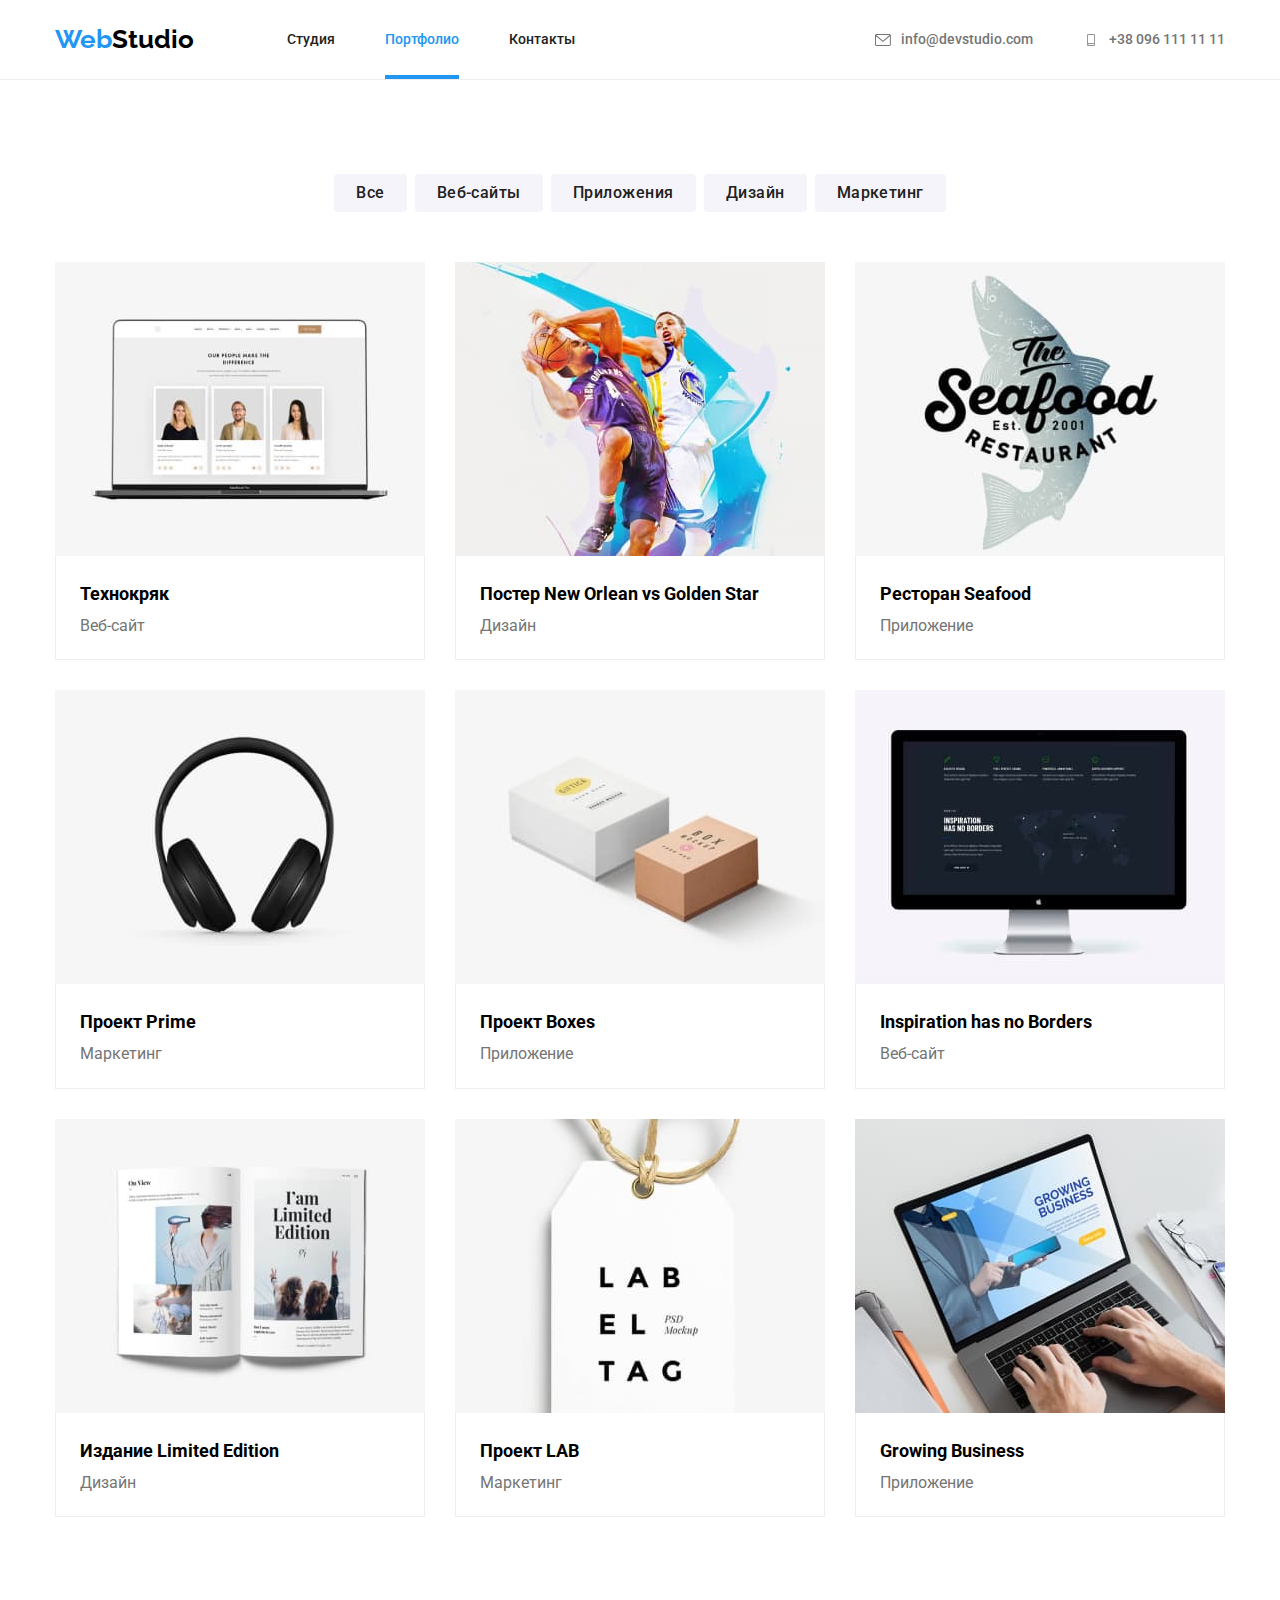
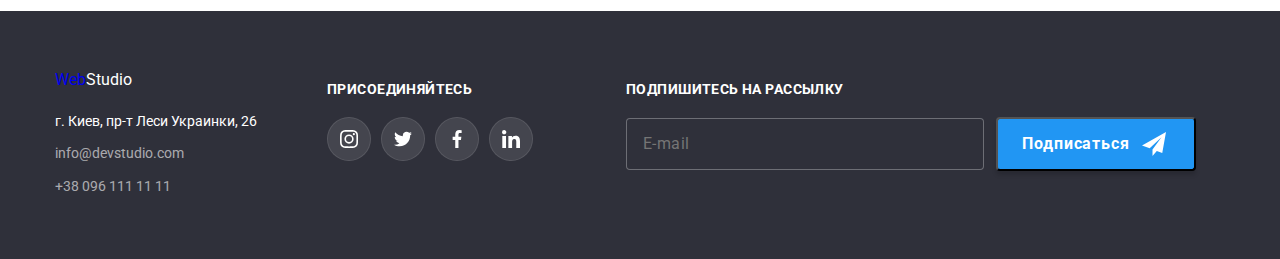
==== portfolio.html @ f89f194e "header" ====
<!DOCTYPE html>
<html lang="ru">
<head>
    <meta charset="UTF-8">
    <meta http-equiv="X-UA-Compatible" content="IE=edge">
    <meta name="viewport" content="width=device-width, initial-scale=1.0">
    <title>Homework 6</title>
    <link rel="preconnect" href="https://fonts.gstatic.com">
    <link href="https://fonts.googleapis.com/css2?family=Raleway:wght@700&family=Roboto:wght@400;500;700;900&display=swap"
        rel="stylesheet">
        <link rel="stylesheet" href="https://cdnjs.cloudflare.com/ajax/libs/modern-normalize/1.0.0/modern-normalize.min.css">
        <!-- <link rel="stylesheet" href="./css/styles.css"> -->
        <link rel="stylesheet" href="./css/main.min.css">
</head>
<body>

    <!-- header -->

    <header class="header">
        <div class="header__container container">
            <nav class="header__navigation">
                <a href="./" class="header__logo">Web<span class="header__logo--color">Studio</span></a>
                <ul class="siteNav">
                    <li class="siteNav__item"><a href="./" class="siteNav__link ">Студия</a></li>
                    <li class="siteNav__item"><a href="./portfolio.html" class="siteNav__link siteNav__link--activ">Портфолио</a></li>
                    <li class="siteNav__item"><a href="" class="siteNav__link">Контакты</a></li>
                </ul>
            </nav>
    
            <div class="contactInfo">
                <ul class="contactList">
                    <li class="contactList__item"> <a href="mailto:info@devstudio.com" class="contactList__link">
                            <svg class="contactList__mailIcon">
                                <use href="./images/icons.svg#icon-envelope"></use>
                            </svg>
                            info@devstudio.com</a>
                    </li>
                    <li class="contactList__item"><a href="tel:+380961111111" class="contactList__link">
                            <svg class="contactList__phoneIcon">
                                <use href="./images/icons.svg#icon-smartphone"></use>
                            </svg>
                            +38 096 111 11 11</a>
                    </li>
                </ul>
            </div>
        </div>
    </header>
    
    <!-- main -->
   
    <main>
        <section class="section">
            <div class="container">
                <div class="filters">
                    <ul class="buttons">
                        <li class="item"><button class="btn" type="button">Все</button></li>
                        <li class="item"><button class="btn" type="button">Веб-сайты</button></li>
                        <li class="item"><button class="btn" type="button">Приложения</button> </li>
                        <li class="item"><button class="btn" type="button">Дизайн</button> </li>
                        <li class="item"><button class="btn" type="button">Маркетинг</button> </li>
                    </ul> 
                </div>
            </div>
            <div class="container">
                <div class="projects">
                    <ul class="cards-list">
                        <li class="item">
                            <a href="">
                                <div class="overflow-img">
                                    <img src="./images/note.jpg" alt="notebook" width="370" height="294"  >
                                    <div class="overflow">
                                        <p class="text">Технокряк это современная площадка распространения коронавируса. Компании используют эту платформу для цифрового шпионажа и атак на защищённые сервера конкурентов.</p>
                                    </div>
                                </div>
                                        <div class="card-border">
                                        <h3 class="title">Технокряк</h3>
                                        <p class="filter">Веб-сайт</p>
                                        </div>
                            </a>
                        </li>
                        <li class="item">
                            <a href="">
                                <div class="overflow-img">
                                    <img src="./images/basketball.jpg" alt="basketball" width="370" height="294"  >
                                    <div class="overflow">
                                        <p class="text">Технокряк это современная площадка распространения коронавируса. Компании используют эту платформу
                                            для цифрового шпионажа и атак на защищённые сервера конкурентов.</p>
                                    </div>
                                </div>
                                    <div class="card-border">
                                        <h3 class="title">Постер New Orlean vs Golden Star</h3>
                                        <p class="filter">Дизайн</p>
                                    </div>
                            </a>
                        </li>
                        <li class="item">
                            <a href="">
                                <div class="overflow-img">
                                    <img src="./images/restaurant.jpg" alt="restaurant" width="370" height="294"  >
                                    <div class="overflow">
                                        <p class="text">Технокряк это современная площадка распространения коронавируса. Компании используют эту платформу
                                            для цифрового шпионажа и атак на защищённые сервера конкурентов.</p>
                                    </div>
                                </div>
                                    <div class="card-border">
                                        <h3 class="title">Ресторан Seafood</h3>
                                        <p class="filter">Приложение</p>
                                    </div>
                            </a>
                        </li>
                        <li class="item">
                            <a href="">
                                <div class="overflow-img">
                                    <img src="./images/headphones.jpg" alt="headphones" width="370" height="294" >
                                    <div class="overflow">
                                        <p class="text">Технокряк это современная площадка распространения коронавируса. Компании используют эту платформу
                                            для цифрового шпионажа и атак на защищённые сервера конкурентов.</p>
                                    </div>
                                </div>
                                    <div class="card-border">
                                        <h3 class="title">Проект Prime</h3>
                                        <p class="filter">Маркетинг</p>
                                    </div>
                            </a>
                        </li>
                        <li class="item">
                            <a href="">
                                <div class="overflow-img">
                                    <img src="./images/boxes.jpg" alt="boxes" width="370" height="294" >
                                    <div class="overflow">
                                        <p class="text">Технокряк это современная площадка распространения коронавируса. Компании используют эту платформу
                                            для цифрового шпионажа и атак на защищённые сервера конкурентов.</p>
                                    </div>
                                </div>
                                    <div class="card-border">
                                        <h3 class="title">Проект Boxes</h3>
                                        <p class="filter">Приложение</p>
                                    </div>
                            </a>
                        </li>
                        <li class="item">
                            <a href="">
                                <div class="overflow-img">
                                    <img src="./images/monitor.jpg" alt="monitor" width="370" height="294" >
                                    <div class="overflow">
                                        <p class="text">Технокряк это современная площадка распространения коронавируса. Компании используют эту платформу
                                            для цифрового шпионажа и атак на защищённые сервера конкурентов.</p>
                                    </div>
                                </div>
                                    <div class="card-border">
                                        <h3 class="title">Inspiration has no Borders</h3>
                                        <p class="filter">Веб-сайт</p>
                                    </div>
                            </a>
                        </li>
                        <li class="item">
                            <a href="">
                                <div class="overflow-img">
                                    <img src="./images/book.jpg" alt="book" width="370" height="294" >
                                    <div class="overflow">
                                        <p class="text">Технокряк это современная площадка распространения коронавируса. Компании используют эту платформу
                                            для цифрового шпионажа и атак на защищённые сервера конкурентов.</p>
                                    </div>
                                </div>
                                    <div class="card-border">
                                        <h3 class="title">Издание Limited Edition</h3>
                                        <p class="filter">Дизайн</p>
                                    </div>
                            </a>
                        </li>
                        <li class="item">
                            <a href="">
                                <div class="overflow-img">
                                    <img src="./images/project.jpg" alt="project" width="370" height="294" >
                                    <div class="overflow">
                                        <p class="text">Технокряк это современная площадка распространения коронавируса. Компании используют эту платформу
                                            для цифрового шпионажа и атак на защищённые сервера конкурентов.</p>
                                    </div>
                                </div>
                                    <div class="card-border">
                                        <h3 class="title">Проект LAB</h3>
                                        <p class="filter">Маркетинг</p>
                                    </div>
                            </a>
                        </li>
                        <li class="item">
                            <a href="">
                                <div class="overflow-img">
                                    <img src="./images/business.jpg" alt="business" width="370" height="294" >
                                    <div class="overflow">
                                        <p class="text">Технокряк это современная площадка распространения коронавируса. Компании используют эту платформу
                                            для цифрового шпионажа и атак на защищённые сервера конкурентов.</p>
                                    </div>
                                </div>
                                    <div class="card-border">
                                        <h3 class="title">Growing Business</h3>
                                        <p class="filter">Приложение</p>
                                    </div>
                            </a>
                        </li>
                    </ul>
                </div>
            </div>
        </section>
    </main>

<!-- footer -->
    <footer class="footer">
        <div class="container">
            <div class="footer-flex">
                <div>
                    <a href="./" class="logo">Web<span class="web">Studio</span></a>
                    <address class="address">
                        <p class="street">г. Киев, пр-т Леси Украинки, 26</p>
                        <ul class="getcontact">
                            <li>
                                <a href="mailto:info@devstudio.com" class="link">info@devstudio.com</a>
                            </li>
                            <li>
                                <a href="tel:+380961111111" class="link">+38 096 111 11 11</a>
                            </li>
                        </ul>
                    </address>
                </div>
                <div class="invite">
                    <h3 class="title">ПРИСОЕДИНЯЙТЕСЬ</h3>
                    <ul class="foot-icon-list">
                        <li class="item">
                            <a href="" class="footer-link">
                                <svg class="svg-icon">
                                    <use href="./images/icons.svg#icon-instagram"></use>
                                </svg>
                            </a>
                        </li>
                        <li class="item">
                            <a href="" class="footer-link">
                                <svg class="svg-icon">
                                    <use href="./images/icons.svg#icon-twitter"></use>
                                </svg>
                            </a>
                        </li>
                        <li class="item">
                            <a href="" class="footer-link">
                                <svg class="svg-icon">
                                    <use href="./images/icons.svg#icon-facebook"></use>
                                </svg>
                            </a>
                        </li>
                        <li class="item">
                            <a href="" class="footer-link">
                                <svg class="svg-icon">
                                    <use href="./images/icons.svg#icon-linkedin"></use>
                                </svg>
                            </a>
                        </li>
                    </ul>
                </div>
                <div class="subscribe ">
                    <h3 class="title">ПОДПИШИТЕСЬ НА РАССЫЛКУ</h3>
                    <form class="form-subscribe">
                        <label for="subscribe"></label>
                        <input type="email" name="subscribe" id="subscribe" placeholder="E-mail" width="500px">
                        <button type="submit" class="btn">
                            <span class="text"> Подписаться</span>
                            <svg class="send-svg">
                                <use href="./images/icons.svg#icon-send"></use>
                            </svg>
                        </button>
                    </form>
                </div>
            </div>
        </div>
    </footer>
</body>
</html>
---- css/styles.css ----
﻿/* Глобальные стили */
* {
  box-sizing: border-box;
}

h1,
h2,
h3,
h4,
h5,
h6,
ul,
p {
  margin: 0;
  padding: 0;
}

svg,
img {
  display: block;
  max-width: 100%;
  height: auto;
}

input {
  cursor: pointer;
}

body {
  color: var(--accent-color);
  font-family: roboto, sans-serif;
  background-color: #ffffff;
}

:root {
  --accent-color: #757575;
  --background-header-footer: #2f303a;
  --activ: #2196f3;
  --primary-color: #000000;
  --lite-color: #ffffff;
  --logo: #2196f3;
  --contacts-footer-color: rgb(255, 255, 255, 0.6);
  --header-border-color: #ececec;
  --cards-border-color: #eeeeee;
  --bgc-btn: #f5f4fa;
  --hero-overlay-color: rgba(47, 48, 58, 0.4);
  --icon-color: #afb1b8;
  --bgc-icon-footer: rgba(255, 255, 255, 0.1);
  --bgc-overflow: rgba(33, 150, 243, 0.9);
  --form-color: rgba(117, 117, 117, 0.5);
}

a {
  text-decoration: none;
}

ul {
  list-style: none;
}

.section {
  padding-top: 94px;
  padding-bottom: 94px;
}

.section-bott {
  padding-bottom: 94px;
}

.btn {
  cursor: pointer;
}

/* ICONS SVG */

.mail-icon {
  width: 16px;
  height: 12px;
  margin-right: 10px;
  fill: currentColor;
}
.phone-icon {
  width: 10px;
  height: 16px;
  margin-right: 10px;
  fill: currentColor;
}

.container {
  width: 1200px;
  padding-left: 15px;
  padding-right: 15px;
  margin-left: auto;
  margin-right: auto;
}

/* HEADER INDEX*/

.header {
  border-bottom: 1px solid var(--header-border-color);
}

.header .container {
  display: flex;
  justify-content: space-between;
  align-items: center;
}

.container .navigation {
  display: flex;
  align-items: center;
}

.navigation .site-nav {
  display: flex;
}

.logo {
  font-family: "Raleway", sans-serif;
  font-weight: 700;
  font-size: 26px;
  line-height: 1.2;
  color: var(--logo);
}

.web {
  color: var(--primary-color);
}

.site-nav .link {
  padding-top: 32px;
  padding-bottom: 32px;
  position: relative;
  color: #212121;
  font-weight: 500;
  font-size: 14px;
  line-height: 1.1;
  transition: color 250ms cubic-bezier(0.4, 0, 0.2, 1);
}

.site-nav .link.current::after {
  content: "";
  position: absolute;

  left: 0;
  bottom: 0;
  display: block;
  width: 100%;
  height: 4px;
  background-color: var(--activ);

  transition: 250ms cubic-bezier(0.4, 0, 0.2, 1);
}

.item .link {
  display: flex;
}

.contact .link {
  padding-top: 32px;
  padding-bottom: 32px;
  color: #757575;
  font-weight: 500;
  font-size: 14px;
  line-height: 1.1;
  transition: color 250ms cubic-bezier(0.4, 0, 0.2, 1);
}

.contact-info .contact {
  display: flex;
}

.contact-info {
  margin-left: auto;
}

.site-nav .item {
  margin-right: 50px;
}

.site-nav .item:first-child {
  margin-left: 93px;
}

.site-nav .item:last-child {
  margin: 0;
}

.site-nav .link:focus,
.site-nav .link:hover {
  color: var(--activ);
}

.contact .link:focus,
.contact .link:hover {
  color: var(--activ);
}

.site-nav .current {
  color: var(--activ);
}

.contact .item + .item {
  margin-left: 50px;
}

/* main INDEX */

.container-hero {
  background-image: linear-gradient(
      to right,
      var(--hero-overlay-color),
      var(--hero-overlay-color)
    ),
    url("../images/background.jpg");
  padding-top: 200px;
  padding-bottom: 200px;
  max-width: 1600px;
  margin-right: auto;
  margin-left: auto;
}

.hero {
  text-align: center;
}

.hero .title {
  color: var(--lite-color);
  font-weight: 900;
  font-size: 44px;
  line-height: 1.35;
}

.hero .btn {
  font-family: "Roboto", sans-serif;
  color: var(--lite-color);
  background-color: var(--activ);
  font-weight: 700;
  font-size: 16px;
  line-height: 1.87;
  letter-spacing: 0.06em;
  margin-top: 30px;
  padding: 10px 32px 10px 32px;
  transition: background-color 250ms cubic-bezier(0.4, 0, 0.2, 1);
}

.hero .btn:focus,
.hero .btn:hover {
  background-color: #188ce8;
}

/* ABOUT INDEX */

.about {
  display: flex;
  flex-wrap: wrap;
  margin-left: -30px;
}

.about .item {
  flex-basis: calc((100% - 4 * 30px) / 4);
  margin-left: 30px;
}

.about-icon-section {
  display: flex;
  justify-content: center;
  align-items: center;
  width: 270px;
  height: 120px;
  margin-bottom: 30px;
  background-color: var(--bgc-btn);
}

.about-icon-section .icon {
  width: 70px;
  height: 70px;
}

.about .item:last-child {
  padding-right: 0;
}

.about .title {
  font-family: roboto, sans-serif;
  color: var(--primary-color);
  font-weight: bold;
  font-size: 14px;
  line-height: 1.7;
  margin-bottom: 10px;
  letter-spacing: 0.03em;
}

.about .feature {
  font-weight: 400;
  font-size: 14px;
  line-height: 1.7;
  letter-spacing: 0.03em;
}

/* WORK INDEX*/

.work {
  background-color: #fff;
}

.work .work-cards {
  display: flex;
  justify-content: space-between;
}

.work-cards .item {
  margin-right: 30px;
}

.work-cards .item:last-child {
  margin-right: 0;
}

.work-cards .item-position {
  position: relative;
}

.item-position .text {
  position: absolute;
  font-family: roboto, sans-serif;
  font-weight: 700;
  font-size: 14px;
  line-height: 1.172;
  letter-spacing: 0.03em;
  left: 50%;
  transform: translateX(-50%);
  color: var(--lite-color);
  background-color: #2f303acc;
  width: 100%;
  height: 70px;
  bottom: 0;
  text-align: center;
  padding-top: 27px;
}

.work .title {
  color: var(--primary-color);
  font-weight: 700;
  font-size: 36px;
  line-height: 1.17;
  text-align: center;
  margin-bottom: 50px;
}

/* TEAM INDEX*/

.container-team {
  background-color: var(--bgc-btn);
}

.team .title {
  color: var(--primary-color);
  text-align: center;
  font-weight: 700;
  font-size: 36px;
  line-height: 1.17;
  margin-bottom: 50px;
}

.team .team-cards {
  display: flex;
  justify-content: space-between;
}

.team-cards .cards {
  margin-right: 30px;
  box-shadow: 0px 1px 3px rgba(0, 0, 0, 0.12), 0px 1px 1px rgba(0, 0, 0, 0.14),
    0px 2px 1px rgba(0, 0, 0, 0.2);
  border-radius: 0px 0px 4px 4px;
}

.team-cards .cards:last-child {
  margin: 0;
}

.team .name {
  color: var(--primary-color);
  font-weight: 500;
  font-size: 16px;
  line-height: 1.17;
  padding-top: 30px;
  padding-bottom: 10px;
  letter-spacing: 0.03em;
}

.cards {
  height: 428px;
  width: 270px;
  background-color: var(--lite-color);
  text-align: center;
}

.team .profession {
  font-weight: 400;
  font-size: 16px;
  line-height: 1.17;
}

/* SOCIAL ICONS */

.team-icon-list {
  display: flex;
  justify-content: center;
  padding-top: 16px;
  padding-right: 32px;
  padding-left: 32px;
}

.team-icon-list .icon-item {
  margin-right: 10px;
}

.team-icon-list .icon-item:last-child {
  margin-right: 0;
}

.social-link {
  display: flex;
  max-width: 44px;
  max-height: 44px;
  padding: 12px;
  color: var(--icon-color);
  border-radius: 50%;
  transition: color 250ms cubic-bezier(0.4, 0, 0.2, 1),
    background-color 250ms cubic-bezier(0.4, 0, 0.2, 1);
}

.social-link:hover,
.social-link:focus {
  color: var(--lite-color);
  background-color: var(--activ);
}

.icon-item .icon-social {
  width: 20px;
  height: 20px;
  fill: currentColor;
}
/* ПОСТОЯННЫЕ КЛИЕНТЫ */

.title-clients {
  color: var(--primary-color);
  font-family: roboto, sans-serif;
  font-weight: 700;
  font-size: 36px;
  line-height: 1.171;
  letter-spacing: 0.03em;
  text-align: center;
  margin-bottom: 50px;
}

.clients-list {
  display: flex;
  justify-content: space-between;
}

.client-link {
  display: flex;
  justify-content: space-between;
  align-items: center;
  color: var(--icon-color);
  border: 1px solid var(--icon-color);
  border-radius: 4px;
  padding: 16px 32px;
  transition: color 250ms cubic-bezier(0.4, 0, 0.2, 1),
    border 250ms cubic-bezier(0.4, 0, 0.2, 1);
}

.client-link:hover,
.client-link:focus {
  border: 1px solid var(--activ);
  color: var(--activ);
}

.icon-clients {
  width: 106px;
  height: 60px;
  fill: currentColor;
}

/* MAIN PORTFOLIO */

.filters .buttons {
  display: flex;
  justify-content: center;
}

.filters .btn {
  font-family: "Roboto", sans-serif;
  font-weight: 500;
  font-size: 16px;
  line-height: 1.62;
  letter-spacing: 0.03em;
  color: rgba(33, 33, 33, 1);
  padding: 6px 22px;
  background-color: var(--bgc-btn);
  border: none;
  border-radius: 4px;
  transition: background-color 250ms cubic-bezier(0.4, 0, 0.2, 1),
    color 250ms cubic-bezier(0.4, 0, 0.2, 1),
    box-shadow 250ms cubic-bezier(0.4, 0, 0.2, 1);
}

.buttons .item {
  margin-right: 8px;
}

.buttons .item:last-child {
  margin-right: 0;
}

.filters .btn:focus,
.filters .btn:hover {
  background-color: var(--activ);
  color: var(--lite-color);
  box-shadow: 0px 3px 1px rgba(0, 0, 0, 0.1), 0px 1px 2px rgba(0, 0, 0, 0.08),
    0px 2px 2px rgba(0, 0, 0, 0.12);
}

/* КАРТОЧКИ */

.cards-list {
  display: flex;
  flex-wrap: wrap;
  margin-top: 50px;
  margin-right: -30px;
}

.cards-list .item {
  margin-right: 30px;
  margin-bottom: 30px;
  flex-basis: calc((100% - 3 * 30px) / 3);
}

.cards-list .item:hover {
  box-shadow: 0px 1px 1px rgba(0, 0, 0, 0.12), 0px 4px 4px rgba(0, 0, 0, 0.06),
    1px 4px 6px rgba(0, 0, 0, 0.16);
}

.cards-list .item:nth-child(n + 7) {
  margin-bottom: 0;
}

.projects .title {
  color: var(--primary-color);
  font-weight: 700;
  font-size: 18px;
  line-height: 2;
}

.overflow-img {
  position: relative;
  overflow: hidden;
}

.overflow-img .overflow {
  position: absolute;
  top: 0;
  left: 0;
  width: 100%;
  height: 100%;

  background-color: var(--bgc-overflow);
  transform: translatey(100%);
  pointer-events: none;
  transition: transform 250ms 250ms cubic-bezier(0.4, 0, 0.2, 1);
}

.cards-list .item:hover .overflow-img .overflow {
  transform: translatey(0);
}

.overflow .text {
  font-family: roboto, sans-serif;
  font-weight: 400;
  font-size: 18px;
  line-height: 1.555;
  padding: 63px 24px;
  letter-spacing: 0.03em;
  color: var(--lite-color);
}

.projects .filter {
  color: var(--accent-color);
  font-weight: 400;
  font-size: 16px;
  line-height: 1.7;
}

.card-border {
  border-left: 1px solid var(--cards-border-color);
  border-right: 1px solid var(--cards-border-color);
  border-bottom: 1px solid var(--cards-border-color);
  padding-top: 20px;
  padding-left: 24px;
  padding-bottom: 20px;
}

/* Подвал */

.footer {
  background-color: var(--background-header-footer);
  padding-top: 60px;
  padding-bottom: 60px;
}

.footer .web {
  color: var(--lite-color);
}

.footer .logo {
  margin-top: 60px;
}

.footer .link {
  color: var(--accent-color);
  transition: color 250ms cubic-bezier(0.4, 0, 0.2, 1);
}

.footer .link:hover,
.footer .link:focus {
  color: var(--activ);
}

.address {
  font-weight: 400;
  font-size: 14px;
  line-height: 1.7;
  font-style: normal;
  padding-top: 20px;
}

.address .street {
  color: var(--lite-color);
  font-weight: 400;
  font-size: 14px;
  line-height: 1.72;
}

.getcontact li {
  padding-top: 9px;
}

.address .link {
  color: var(--contacts-footer-color);
}

/* Правая часть футера */

.footer-flex {
  display: flex;
}

.invite {
  width: 206px;
  margin-left: 70px;
  margin-top: 10px;
}

.invite .title {
  font-family: roboto, sans-serif;
  font-weight: 700;
  font-size: 14px;
  line-height: 1.172;
  letter-spacing: 0.03em;
  margin-bottom: 20px;
  color: var(--lite-color);
}

.foot-icon-list {
  display: flex;
  justify-content: space-between;
}

.footer-link {
  display: flex;
  justify-content: space-between;
  align-items: center;
  color: var(--lite-color);
  background-color: var(--bgc-icon-footer);
  max-width: 44px;
  max-height: 44px;
  padding: 12px;
  border: 1px solid var(--bgc-icon-footer);
  border-radius: 50%;
  transition: background-color 250ms cubic-bezier(0.4, 0, 0.2, 1);
}

.footer-link:focus,
.footer-link:hover {
  background-color: var(--activ);
}

.svg-icon {
  width: 20px;
  height: 20px;
  fill: currentColor;
}

.subscribe {
  margin-left: 93px;
  margin-top: 10px;
}

.form-subscribe {
  display: flex;
  align-items: center;
}

.subscribe input {
  width: 358px;
  font-family: roboto, sans-serif;
  font-weight: 400;
  font-size: 16px;
  line-height: 1.25;
  letter-spacing: 0.03em;
  color: rgba(255, 255, 255, 0.6);
  background-color: var(--background-header-footer);
  border: 1px solid rgba(255, 255, 255, 0.3);
  border-radius: 4px;
  padding-top: 15px;
  padding-bottom: 15px;
  padding-left: 16px;
}

.subscribe input:hover,
.subscribe input:focus {
  border: 1px solid var(--activ);
  outline: none;
}

.subscribe .title {
  font-family: roboto, sans-serif;
  font-weight: 700;
  font-size: 14px;
  line-height: 1.172;
  letter-spacing: 0.03em;
  margin-bottom: 20px;
  color: var(--lite-color);
}

.subscribe .btn {
  position: relative;
  width: 200px;
  font-family: roboto, sans-serif;
  font-weight: 700;
  font-size: 16px;
  line-height: 1.875;
  letter-spacing: 0.06em;
  color: var(--lite-color);
  background-color: #2196f3;
  margin-left: 12px;
  padding-top: 10px;
  padding-bottom: 10px;
  box-shadow: 0px 4px 4px rgba(0, 0, 0, 0.15);
  border-radius: 4px;
}

.subscribe .text {
  padding-right: 40px;
}

.send-svg {
  position: absolute;
  top: 50%;
  right: 28px;
  transform: translateY(-50%);
  width: 24px;
  height: 24px;
}
/* Модальное окно */
.backdrop {
  position: fixed;
  top: 0;
  left: 0;
  width: 100%;
  height: 100%;
  background-color: rgba(0, 0, 0, 0.2);
}

.backdrop.is-hidden {
  opacity: 0;
  pointer-events: none;
}

.modal {
  display: inline-block;
  position: absolute;
  top: 50%;
  left: 50%;
  transform: translate(-50%, -50%);
  min-width: 528px;
  min-height: 581px;
  background-color: var(--lite-color);
  border-radius: 4px;

  animation-name: modal;
  animation-duration: 3000ms;
  animation-timing-function: linear;
  animation-iteration-count: 1;
  transform-origin: top left;
}

.modal .btn {
  position: absolute;
  top: 0;
  right: 0;
  margin-right: 8px;
  margin-top: 8px;
  border: 1px solid rgba(0, 0, 0, 0.1);
  color: var(--primary-color);
  border-radius: 50%;
  padding: 5px;
  transition: fill 250ms cubic-bezier(0.4, 0, 0.2, 1);
}

.modal .btn:hover,
.modal .btn:focus {
  fill: var(--activ);
}

.btn .close {
  width: 18px;
  height: 18px;
  color: currentColor;
}

@keyframes modal {
  0% {
    transform: scale(0.2);
  }

  100% {
  }
}

/* ФОРМА */

.form {
  padding-left: 41px;
  padding-right: 40px;
}

.form-title {
  font-family: roboto, sans-serif;
  font-weight: 700;
  font-size: 20px;
  line-height: 1.172;
  letter-spacing: 0.03em;
  color: var(--primary-color);
  padding-top: 40px;
  margin-bottom: 12px;
}

.form-label {
  position: relative;
  display: flex;
  flex-direction: column;
}

.form-input {
  width: 448px;
  height: 40px;
  margin-bottom: 10px;
  border: 1px solid rgba(33, 33, 33, 0.2);
  border-radius: 4px;
  padding-left: 42px;
  transition: 250ms cubic-bezier(0.4, 0, 0.2, 1);
}

.form-text {
  font-size: 12px;
  line-height: 1.171;
  letter-spacing: 0.01em;
  padding-bottom: 4px;
}

.form-icon {
  position: absolute;
  top: 45%;
  left: 12px;
  width: 18px;
  height: 18px;
  transition: 250ms cubic-bezier(0.4, 0, 0.2, 1);
}

.form-commit {
  resize: none;
  width: 448px;
  border: 1px solid rgba(33, 33, 33, 0.2);
  border-radius: 4px;
  margin-bottom: 20px;
  padding: 12px 16px;
  transition: 250ms cubic-bezier(0.4, 0, 0.2, 1);
}

.form-commit::placeholder {
  color: rgba(117, 117, 117, 0.5);
  letter-spacing: 0.01em;
}

.checkbox {
  appearance: none;
}

.form-checked {
  display: inline-block;
  width: 15px;
  height: 15px;
  margin-right: 7px;
  border: 1px solid var(--primary-color);
  border-radius: 2px;
  transition: 250ms cubic-bezier(0.4, 0, 0.2, 1);
}

.checkbox:checked + .form-checked {
  border-color: transparent;
  background-color: var(--activ);
  background-image: url(../images/check.svg);
  background-size: contain;
  background-origin: border-box;
}

.form-label:focus-within > .form-input,
.form-label:focus-within > .form-icon,
.form-label:focus-within > .form-commit {
  fill: var(--activ);
  outline: none;
  border-color: var(--activ);
}

.rules {
  display: flex;
  align-items: center;
  color: var(--accent-color);
  font-family: roboto, sans-serif;
  font-size: 14px;
  line-height: 1.714;
  padding-top: 20px;
  letter-spacing: 0.03em;
  padding-left: 14px;
}

.agreement {
  color: var(--activ);
  text-decoration: underline;
  font-family: roboto, sans-serif;
  font-size: 14px;
  line-height: 1.714;
  padding-left: 5px;
  letter-spacing: 0.03em;
}

.form-btn {
  display: block;
  margin-left: auto;
  margin-right: auto;
  background-color: var(--logo);
  border-radius: 4px;
  box-shadow: 0px 4px 4px rgba(0, 0, 0, 0.15);
  margin-top: 30px;
  margin-bottom: 40px;
  cursor: pointer;
  padding: 10px 55px;
  transition: color 250ms cubic-bezier(0.4, 0, 0.2, 1);
}

.form-btn .send {
  font-family: roboto, sans-serif;
  font-weight: 700;
  font-size: 16px;
  line-height: 1.875;
  letter-spacing: 0.06em;

  color: var(--lite-color);
}

.form-btn:hover,
.form-btn:focus {
  background-color: #188ce8;
}
---- css/main.min.css ----
*{box-sizing:border-box}h1,h2,h3,h4,h5,h6,ul,p{margin:0;padding:0}svg,img{display:block;max-width:100%;height:auto}input{cursor:pointer}body{color:var(--accent-color);font-family:roboto, sans-serif;background-color:#ffffff}a{text-decoration:none}ul{list-style:none}:root{--accent-color: #757575;--background-header-footer: #2f303a;--activ: #2196f3;--primary-color: #000000;--lite-color: #ffffff;--logo: #2196f3;--contacts-footer-color: rgb(255, 255, 255, 0.6);--header-border-color: #ececec;--cards-border-color: #eeeeee;--bgc-btn: #f5f4fa;--hero-overlay-color: rgba(47, 48, 58, 0.4);--icon-color: #afb1b8;--bgc-icon-footer: rgba(255, 255, 255, 0.1);--bgc-overflow: rgba(33, 150, 243, 0.9);--form-color: rgba(117, 117, 117, 0.5)}.backdrop{position:fixed;top:0;left:0;width:100%;height:100%;background-color:rgba(0,0,0,0.2)}.backdrop.is-hidden{opacity:0;pointer-events:none}.section{padding-top:94px;padding-bottom:94px}.section-bott{padding-bottom:94px}.container{width:1200px;padding-left:15px;padding-right:15px;margin-left:auto;margin-right:auto}.about{display:flex;flex-wrap:wrap;margin-left:-30px}.about .item{flex-basis:calc((100% - 4 * 30px) / 4);margin-left:30px}.about-icon-section{display:flex;justify-content:center;align-items:center;width:270px;height:120px;margin-bottom:30px;background-color:var(--bgc-btn)}.about-icon-section .icon{width:70px;height:70px}.about .item:last-child{padding-right:0}.about .title{font-family:roboto, sans-serif;color:var(--primary-color);font-weight:bold;font-size:14px;line-height:1.7;margin-bottom:10px;letter-spacing:0.03em}.about .feature{font-weight:400;font-size:14px;line-height:1.7;letter-spacing:0.03em}.contactList__mailIcon,.contactList__phoneIcon{width:16px;height:12px;margin-right:10px;fill:currentColor}.header{border-bottom:1px solid var(--header-border-color)}.header__container{display:flex;justify-content:space-between;align-items:center}.header__navigation{display:flex;align-items:center}.siteNav{display:flex}.header__logo{font-family:"Raleway", sans-serif;font-weight:700;font-size:26px;line-height:1.2;color:var(--logo)}.header__logo--color{color:var(--primary-color)}.siteNav__link{display:flex;padding-top:32px;padding-bottom:32px;position:relative;color:#212121;font-weight:500;font-size:14px;line-height:1.1;transition:color 250ms cubic-bezier(0.4, 0, 0.2, 1)}.siteNav__link:hover,.siteNav__link:focus{color:var(--activ)}.siteNav__item{margin-right:50px}.siteNav__item:first-child{margin-left:93px}.siteNav__item:last-child{margin:0}.siteNav__link--activ{color:var(--activ)}.siteNav__link--activ::after{content:"";position:absolute;left:0;bottom:0;display:block;width:100%;height:4px;background-color:var(--activ);transition:250ms cubic-bezier(0.4, 0, 0.2, 1)}.contactList__link{display:flex;align-items:center;padding-top:32px;padding-bottom:32px;color:#757575;font-weight:500;font-size:14px;line-height:1.1;transition:color 250ms cubic-bezier(0.4, 0, 0.2, 1)}.contactList__link:hover,.contactList__link:focus{color:var(--activ)}.contactList{display:flex}.contactList{margin-left:auto}.contactList__item:nth-child(2){margin-left:50px}.container-hero{background-image:linear-gradient(to right, var(--hero-overlay-color), var(--hero-overlay-color)),url("../images/background.jpg");padding-top:200px;padding-bottom:200px;max-width:1600px;margin-right:auto;margin-left:auto}.hero{text-align:center}.hero .title{color:var(--lite-color);font-weight:900;font-size:44px;line-height:1.35}.hero .btn{font-family:"Roboto", sans-serif;color:var(--lite-color);background-color:var(--activ);font-weight:700;font-size:16px;line-height:1.87;letter-spacing:0.06em;margin-top:30px;padding:10px 32px 10px 32px;transition:background-color 250ms cubic-bezier(0.4, 0, 0.2, 1)}.hero .btn:focus,.hero .btn:hover{background-color:#188ce8}.about{display:flex;flex-wrap:wrap;margin-left:-30px}.about .item{flex-basis:calc((100% - 4 * 30px) / 4);margin-left:30px}.about-icon-section{display:flex;justify-content:center;align-items:center;width:270px;height:120px;margin-bottom:30px;background-color:var(--bgc-btn)}.about-icon-section .icon{width:70px;height:70px}.about .item:last-child{padding-right:0}.about .title{font-family:roboto, sans-serif;color:var(--primary-color);font-weight:bold;font-size:14px;line-height:1.7;margin-bottom:10px;letter-spacing:0.03em}.about .feature{font-weight:400;font-size:14px;line-height:1.7;letter-spacing:0.03em}.work{background-color:#fff}.work .work-cards{display:flex;justify-content:space-between}.work-cards .item{margin-right:30px}.work-cards .item:last-child{margin-right:0}.work-cards .item-position{position:relative}.item-position .text{position:absolute;font-family:roboto, sans-serif;font-weight:700;font-size:14px;line-height:1.172;letter-spacing:0.03em;left:50%;transform:translateX(-50%);color:var(--lite-color);background-color:#2f303acc;width:100%;height:70px;bottom:0;text-align:center;padding-top:27px}.work .title{color:var(--primary-color);font-weight:700;font-size:36px;line-height:1.17;text-align:center;margin-bottom:50px}.container-team{background-color:var(--bgc-btn)}.team .title{color:var(--primary-color);text-align:center;font-weight:700;font-size:36px;line-height:1.17;margin-bottom:50px}.team .team-cards{display:flex;justify-content:space-between}.team-cards .cards{margin-right:30px;box-shadow:0px 1px 3px rgba(0,0,0,0.12),0px 1px 1px rgba(0,0,0,0.14),0px 2px 1px rgba(0,0,0,0.2);border-radius:0px 0px 4px 4px}.team-cards .cards:last-child{margin:0}.team .name{color:var(--primary-color);font-weight:500;font-size:16px;line-height:1.17;padding-top:30px;padding-bottom:10px;letter-spacing:0.03em}.cards{height:428px;width:270px;background-color:var(--lite-color);text-align:center}.team .profession{font-weight:400;font-size:16px;line-height:1.17}.team-icon-list{display:flex;justify-content:center;padding-top:16px;padding-right:32px;padding-left:32px}.team-icon-list .icon-item{margin-right:10px}.team-icon-list .icon-item:last-child{margin-right:0}.social-link{display:flex;max-width:44px;max-height:44px;padding:12px;color:var(--icon-color);border-radius:50%;transition:color 250ms cubic-bezier(0.4, 0, 0.2, 1),background-color 250ms cubic-bezier(0.4, 0, 0.2, 1)}.social-link:hover,.social-link:focus{color:var(--lite-color);background-color:var(--activ)}.icon-item .icon-social{width:20px;height:20px;fill:currentColor}.title-clients{color:var(--primary-color);font-family:roboto, sans-serif;font-weight:700;font-size:36px;line-height:1.171;letter-spacing:0.03em;text-align:center;margin-bottom:50px}.clients-list{display:flex;justify-content:space-between}.client-link{display:flex;justify-content:space-between;align-items:center;color:var(--icon-color);border:1px solid var(--icon-color);border-radius:4px;padding:16px 32px;transition:color 250ms cubic-bezier(0.4, 0, 0.2, 1),border 250ms cubic-bezier(0.4, 0, 0.2, 1)}.client-link:hover,.client-link:focus{border:1px solid var(--activ);color:var(--activ)}.icon-clients{width:106px;height:60px;fill:currentColor}.filters .buttons{display:flex;justify-content:center}.filters .btn{font-family:"Roboto", sans-serif;font-weight:500;font-size:16px;line-height:1.62;letter-spacing:0.03em;color:#212121;padding:6px 22px;background-color:var(--bgc-btn);border:none;border-radius:4px;transition:background-color 250ms cubic-bezier(0.4, 0, 0.2, 1),color 250ms cubic-bezier(0.4, 0, 0.2, 1),box-shadow 250ms cubic-bezier(0.4, 0, 0.2, 1)}.buttons .item{margin-right:8px}.buttons .item:last-child{margin-right:0}.filters .btn:focus,.filters .btn:hover{background-color:var(--activ);color:var(--lite-color);box-shadow:0px 3px 1px rgba(0,0,0,0.1),0px 1px 2px rgba(0,0,0,0.08),0px 2px 2px rgba(0,0,0,0.12)}.cards-list{display:flex;flex-wrap:wrap;margin-top:50px;margin-right:-30px}.cards-list .item{margin-right:30px;margin-bottom:30px;flex-basis:calc((100% - 3 * 30px) / 3)}.cards-list .item:hover{box-shadow:0px 1px 1px rgba(0,0,0,0.12),0px 4px 4px rgba(0,0,0,0.06),1px 4px 6px rgba(0,0,0,0.16)}.cards-list .item:nth-child(n+7){margin-bottom:0}.projects .title{color:var(--primary-color);font-weight:700;font-size:18px;line-height:2}.overflow-img{position:relative;overflow:hidden}.overflow-img .overflow{position:absolute;top:0;left:0;width:100%;height:100%;background-color:var(--bgc-overflow);transform:translatey(100%);pointer-events:none;transition:transform 250ms 250ms cubic-bezier(0.4, 0, 0.2, 1)}.cards-list .item:hover .overflow-img .overflow{transform:translatey(0)}.overflow .text{font-family:roboto, sans-serif;font-weight:400;font-size:18px;line-height:1.555;padding:63px 24px;letter-spacing:0.03em;color:var(--lite-color)}.projects .filter{color:var(--accent-color);font-weight:400;font-size:16px;line-height:1.7}.card-border{border-left:1px solid var(--cards-border-color);border-right:1px solid var(--cards-border-color);border-bottom:1px solid var(--cards-border-color);padding-top:20px;padding-left:24px;padding-bottom:20px}.footer{background-color:var(--background-header-footer);padding-top:60px;padding-bottom:60px}.footer .web{color:var(--lite-color)}.footer .logo{margin-top:60px}.footer .link{color:var(--accent-color);transition:color 250ms cubic-bezier(0.4, 0, 0.2, 1)}.footer .link:hover,.footer .link:focus{color:var(--activ)}.address{font-weight:400;font-size:14px;line-height:1.7;font-style:normal;padding-top:20px}.address .street{color:var(--lite-color);font-weight:400;font-size:14px;line-height:1.72}.getcontact li{padding-top:9px}.address .link{color:var(--contacts-footer-color)}.footer-flex{display:flex}.invite{width:206px;margin-left:70px;margin-top:10px}.invite .title{font-family:roboto, sans-serif;font-weight:700;font-size:14px;line-height:1.172;letter-spacing:0.03em;margin-bottom:20px;color:var(--lite-color)}.foot-icon-list{display:flex;justify-content:space-between}.footer-link{display:flex;justify-content:space-between;align-items:center;color:var(--lite-color);background-color:var(--bgc-icon-footer);max-width:44px;max-height:44px;padding:12px;border:1px solid var(--bgc-icon-footer);border-radius:50%;transition:background-color 250ms cubic-bezier(0.4, 0, 0.2, 1)}.footer-link:focus,.footer-link:hover{background-color:var(--activ)}.svg-icon{width:20px;height:20px;fill:currentColor}.subscribe{margin-left:93px;margin-top:10px}.form-subscribe{display:flex;align-items:center}.subscribe input{width:358px;font-family:roboto, sans-serif;font-weight:400;font-size:16px;line-height:1.25;letter-spacing:0.03em;color:rgba(255,255,255,0.6);background-color:var(--background-header-footer);border:1px solid rgba(255,255,255,0.3);border-radius:4px;padding-top:15px;padding-bottom:15px;padding-left:16px}.subscribe input:hover,.subscribe input:focus{border:1px solid var(--activ);outline:none}.subscribe .title{font-family:roboto, sans-serif;font-weight:700;font-size:14px;line-height:1.172;letter-spacing:0.03em;margin-bottom:20px;color:var(--lite-color)}.subscribe .btn{position:relative;width:200px;font-family:roboto, sans-serif;font-weight:700;font-size:16px;line-height:1.875;letter-spacing:0.06em;color:var(--lite-color);background-color:#2196f3;margin-left:12px;padding-top:10px;padding-bottom:10px;box-shadow:0px 4px 4px rgba(0,0,0,0.15);border-radius:4px}.subscribe .text{padding-right:40px}.send-svg{position:absolute;top:50%;right:28px;transform:translateY(-50%);width:24px;height:24px}.modal{display:inline-block;position:absolute;top:50%;left:50%;transform:translate(-50%, -50%);min-width:528px;min-height:581px;background-color:var(--lite-color);border-radius:4px;animation-name:modal;animation-duration:3000ms;animation-timing-function:linear;animation-iteration-count:1;transform-origin:top left}.modal .btn{position:absolute;top:0;right:0;margin-right:8px;margin-top:8px;border:1px solid rgba(0,0,0,0.1);color:var(--primary-color);border-radius:50%;padding:5px;transition:fill 250ms cubic-bezier(0.4, 0, 0.2, 1)}.modal .btn:hover,.modal .btn:focus{fill:var(--activ)}.btn .close{width:18px;height:18px;color:currentColor}@keyframes modal{0%{transform:scale(0.2)}100%{}}.form{padding-left:41px;padding-right:40px}.form-title{font-family:roboto, sans-serif;font-weight:700;font-size:20px;line-height:1.172;letter-spacing:0.03em;color:var(--primary-color);padding-top:40px;margin-bottom:12px}.form-label{position:relative;display:flex;flex-direction:column}.form-input{width:448px;height:40px;margin-bottom:10px;border:1px solid rgba(33,33,33,0.2);border-radius:4px;padding-left:42px;transition:250ms cubic-bezier(0.4, 0, 0.2, 1)}.form-text{font-size:12px;line-height:1.171;letter-spacing:0.01em;padding-bottom:4px}.form-icon{position:absolute;top:45%;left:12px;width:18px;height:18px;transition:250ms cubic-bezier(0.4, 0, 0.2, 1)}.form-commit{resize:none;width:448px;border:1px solid rgba(33,33,33,0.2);border-radius:4px;margin-bottom:20px;padding:12px 16px;transition:250ms cubic-bezier(0.4, 0, 0.2, 1)}.form-commit::placeholder{color:rgba(117,117,117,0.5);letter-spacing:0.01em}.checkbox{appearance:none}.form-checked{display:inline-block;width:15px;height:15px;margin-right:7px;border:1px solid var(--primary-color);border-radius:2px;transition:250ms cubic-bezier(0.4, 0, 0.2, 1)}.checkbox:checked+.form-checked{border-color:transparent;background-color:var(--activ);background-image:url(../images/check.svg);background-size:contain;background-origin:border-box}.form-label:focus-within>.form-input,.form-label:focus-within>.form-icon,.form-label:focus-within>.form-commit{fill:var(--activ);outline:none;border-color:var(--activ)}.rules{display:flex;align-items:center;color:var(--accent-color);font-family:roboto, sans-serif;font-size:14px;line-height:1.714;padding-top:20px;letter-spacing:0.03em;padding-left:14px}.agreement{color:var(--activ);text-decoration:underline;font-family:roboto, sans-serif;font-size:14px;line-height:1.714;padding-left:5px;letter-spacing:0.03em}.form-btn{display:block;margin-left:auto;margin-right:auto;background-color:var(--logo);border-radius:4px;box-shadow:0px 4px 4px rgba(0,0,0,0.15);margin-top:30px;margin-bottom:40px;cursor:pointer;padding:10px 55px;transition:color 250ms cubic-bezier(0.4, 0, 0.2, 1)}.form-btn .send{font-family:roboto, sans-serif;font-weight:700;font-size:16px;line-height:1.875;letter-spacing:0.06em;color:var(--lite-color)}.form-btn:hover,.form-btn:focus{background-color:#188ce8}
/*# sourceMappingURL=main.min.css.map */
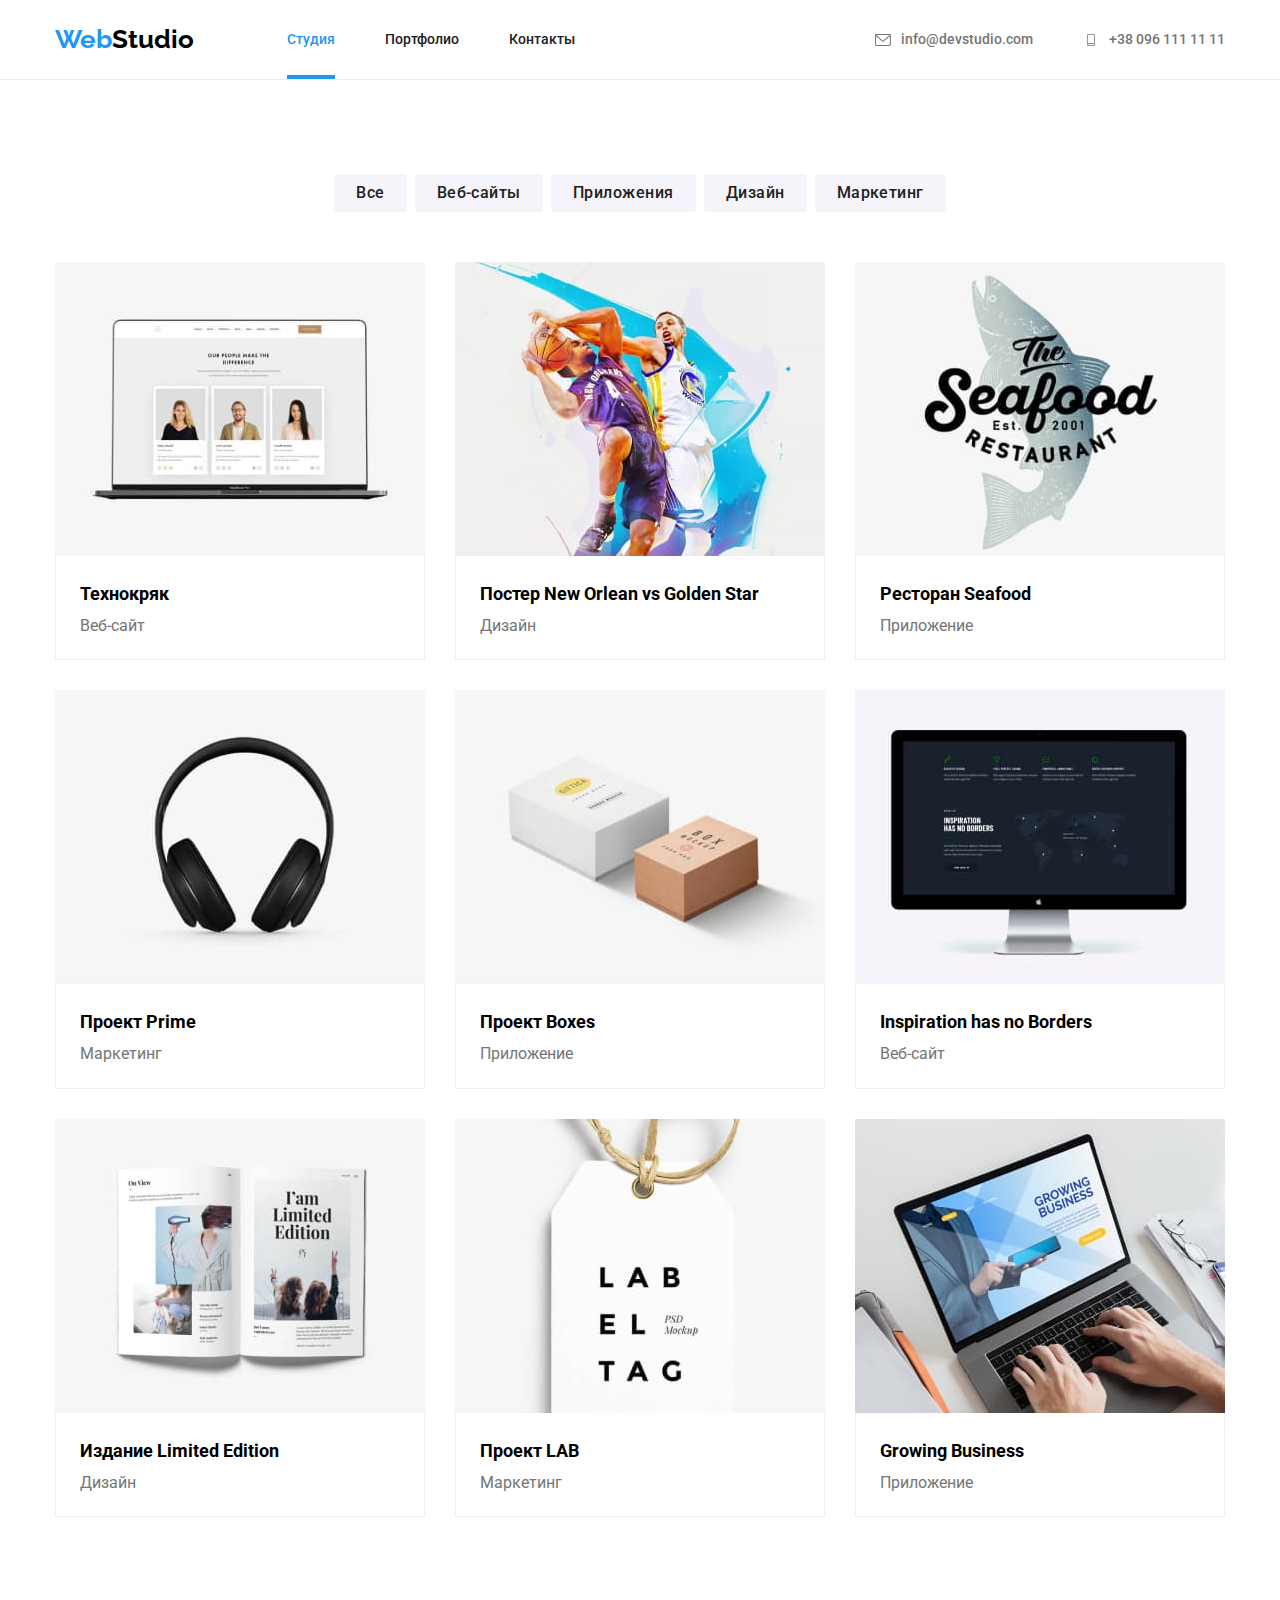
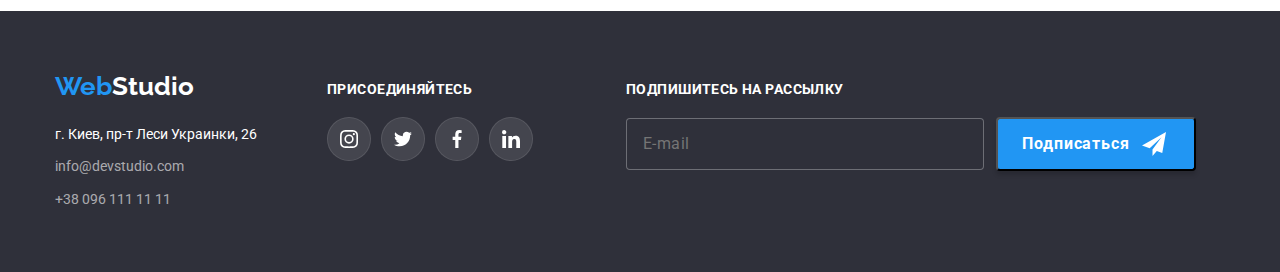
==== commit cb59dfbb: "scss" ====
--- a/portfolio.html
+++ b/portfolio.html
@@ -19,10 +19,10 @@
     <header class="header">
         <div class="header__container container">
             <nav class="header__navigation">
-                <a href="./" class="header__logo">Web<span class="header__logo--color">Studio</span></a>
+                <a href="./" class="logo header__logo">Web<span class="header__logo--color">Studio</span></a>
                 <ul class="siteNav">
-                    <li class="siteNav__item"><a href="./" class="siteNav__link ">Студия</a></li>
-                    <li class="siteNav__item"><a href="./portfolio.html" class="siteNav__link siteNav__link--activ">Портфолио</a></li>
+                    <li class="siteNav__item"><a href="./" class="siteNav__link siteNav__link--activ">Студия</a></li>
+                    <li class="siteNav__item"><a href="./portfolio.html" class="siteNav__link">Портфолио</a></li>
                     <li class="siteNav__item"><a href="" class="siteNav__link">Контакты</a></li>
                 </ul>
             </nav>
@@ -205,71 +205,72 @@
     </main>
 
 <!-- footer -->
-    <footer class="footer">
-        <div class="container">
-            <div class="footer-flex">
-                <div>
-                    <a href="./" class="logo">Web<span class="web">Studio</span></a>
-                    <address class="address">
-                        <p class="street">г. Киев, пр-т Леси Украинки, 26</p>
-                        <ul class="getcontact">
-                            <li>
-                                <a href="mailto:info@devstudio.com" class="link">info@devstudio.com</a>
-                            </li>
-                            <li>
-                                <a href="tel:+380961111111" class="link">+38 096 111 11 11</a>
-                            </li>
-                        </ul>
-                    </address>
-                </div>
-                <div class="invite">
-                    <h3 class="title">ПРИСОЕДИНЯЙТЕСЬ</h3>
-                    <ul class="foot-icon-list">
-                        <li class="item">
-                            <a href="" class="footer-link">
-                                <svg class="svg-icon">
-                                    <use href="./images/icons.svg#icon-instagram"></use>
-                                </svg>
-                            </a>
-                        </li>
-                        <li class="item">
-                            <a href="" class="footer-link">
-                                <svg class="svg-icon">
-                                    <use href="./images/icons.svg#icon-twitter"></use>
-                                </svg>
-                            </a>
-                        </li>
-                        <li class="item">
-                            <a href="" class="footer-link">
-                                <svg class="svg-icon">
-                                    <use href="./images/icons.svg#icon-facebook"></use>
-                                </svg>
-                            </a>
-                        </li>
-                        <li class="item">
-                            <a href="" class="footer-link">
-                                <svg class="svg-icon">
-                                    <use href="./images/icons.svg#icon-linkedin"></use>
-                                </svg>
-                            </a>
-                        </li>
-                    </ul>
-                </div>
-                <div class="subscribe ">
-                    <h3 class="title">ПОДПИШИТЕСЬ НА РАССЫЛКУ</h3>
-                    <form class="form-subscribe">
-                        <label for="subscribe"></label>
-                        <input type="email" name="subscribe" id="subscribe" placeholder="E-mail" width="500px">
-                        <button type="submit" class="btn">
-                            <span class="text"> Подписаться</span>
-                            <svg class="send-svg">
-                                <use href="./images/icons.svg#icon-send"></use>
-                            </svg>
-                        </button>
-                    </form>
-                </div>
+<footer class="footer">
+    <div class="container">
+        <div class="footer__flex">
+            <div class="data">
+                <a href="./" class="logo data__logo">Web<span class="data__logo--color">Studio</span></a>
+                <address class="data__address">
+                    <p class="data__street">г. Киев, пр-т Леси Украинки, 26</p>
+                    <ul>
+                     <li class="data__item">
+                         <a href="mailto:info@devstudio.com" class="data__link">info@devstudio.com</a>
+                        </li>
+                     <li class="data__item">
+                          <a href="tel:+380961111111" class="data__link">+38 096 111 11 11</a>
+                     </li>
+                 </ul>
+                 </address>
+            </div>
+
+            <div class="invite invite__box">
+                <h3 class="invite__title">ПРИСОЕДИНЯЙТЕСЬ</h3>
+                <ul class="invite__iconList">
+                    <li >
+                        <a href="" class="invite__link">
+                            <svg class="invite__icon">
+                                <use href="./images/icons.svg#icon-instagram"></use>
+                            </svg>
+                        </a>
+                    </li>
+                    <li >
+                        <a href="" class="invite__link">
+                            <svg class="invite__icon">
+                                <use href="./images/icons.svg#icon-twitter"></use>
+                            </svg>
+                        </a>
+                    </li>
+                    <li >
+                        <a href="" class="invite__link">
+                            <svg class="invite__icon">
+                                <use href="./images/icons.svg#icon-facebook"></use>
+                            </svg>
+                        </a>
+                    </li>
+                        <a href="" class="invite__link">
+                            <svg class="invite__icon">
+                                <use href="./images/icons.svg#icon-linkedin"></use>
+                            </svg>
+                        </a>
+                    </li>
+                </ul>
+            </div>
+            <div class="subscribe subscribe__box">
+                <h3 class="subscribe__title">ПОДПИШИТЕСЬ НА РАССЫЛКУ</h3>
+                <form class="subscribe__form">                       
+                    <label>
+                        <input class="subscribe__input" type="email" name="subscribe" placeholder="E-mail" width="500px">
+                    </label>
+                    <button type="submit" class="subscribe__btn">
+                        <span class="subscribe__text"> Подписаться</span>
+                        <svg class="subscribe__sendSvg">
+                            <use href="./images/icons.svg#icon-send"></use>
+                        </svg>
+                    </button>
+                </form>
             </div>
         </div>
-    </footer>
+    </div>
+</footer>
 </body>
 </html>--- a/css/main.min.css
+++ b/css/main.min.css
@@ -1,2 +1,2 @@
-*{box-sizing:border-box}h1,h2,h3,h4,h5,h6,ul,p{margin:0;padding:0}svg,img{display:block;max-width:100%;height:auto}input{cursor:pointer}body{color:var(--accent-color);font-family:roboto, sans-serif;background-color:#ffffff}a{text-decoration:none}ul{list-style:none}:root{--accent-color: #757575;--background-header-footer: #2f303a;--activ: #2196f3;--primary-color: #000000;--lite-color: #ffffff;--logo: #2196f3;--contacts-footer-color: rgb(255, 255, 255, 0.6);--header-border-color: #ececec;--cards-border-color: #eeeeee;--bgc-btn: #f5f4fa;--hero-overlay-color: rgba(47, 48, 58, 0.4);--icon-color: #afb1b8;--bgc-icon-footer: rgba(255, 255, 255, 0.1);--bgc-overflow: rgba(33, 150, 243, 0.9);--form-color: rgba(117, 117, 117, 0.5)}.backdrop{position:fixed;top:0;left:0;width:100%;height:100%;background-color:rgba(0,0,0,0.2)}.backdrop.is-hidden{opacity:0;pointer-events:none}.section{padding-top:94px;padding-bottom:94px}.section-bott{padding-bottom:94px}.container{width:1200px;padding-left:15px;padding-right:15px;margin-left:auto;margin-right:auto}.about{display:flex;flex-wrap:wrap;margin-left:-30px}.about .item{flex-basis:calc((100% - 4 * 30px) / 4);margin-left:30px}.about-icon-section{display:flex;justify-content:center;align-items:center;width:270px;height:120px;margin-bottom:30px;background-color:var(--bgc-btn)}.about-icon-section .icon{width:70px;height:70px}.about .item:last-child{padding-right:0}.about .title{font-family:roboto, sans-serif;color:var(--primary-color);font-weight:bold;font-size:14px;line-height:1.7;margin-bottom:10px;letter-spacing:0.03em}.about .feature{font-weight:400;font-size:14px;line-height:1.7;letter-spacing:0.03em}.contactList__mailIcon,.contactList__phoneIcon{width:16px;height:12px;margin-right:10px;fill:currentColor}.header{border-bottom:1px solid var(--header-border-color)}.header__container{display:flex;justify-content:space-between;align-items:center}.header__navigation{display:flex;align-items:center}.siteNav{display:flex}.header__logo{font-family:"Raleway", sans-serif;font-weight:700;font-size:26px;line-height:1.2;color:var(--logo)}.header__logo--color{color:var(--primary-color)}.siteNav__link{display:flex;padding-top:32px;padding-bottom:32px;position:relative;color:#212121;font-weight:500;font-size:14px;line-height:1.1;transition:color 250ms cubic-bezier(0.4, 0, 0.2, 1)}.siteNav__link:hover,.siteNav__link:focus{color:var(--activ)}.siteNav__item{margin-right:50px}.siteNav__item:first-child{margin-left:93px}.siteNav__item:last-child{margin:0}.siteNav__link--activ{color:var(--activ)}.siteNav__link--activ::after{content:"";position:absolute;left:0;bottom:0;display:block;width:100%;height:4px;background-color:var(--activ);transition:250ms cubic-bezier(0.4, 0, 0.2, 1)}.contactList__link{display:flex;align-items:center;padding-top:32px;padding-bottom:32px;color:#757575;font-weight:500;font-size:14px;line-height:1.1;transition:color 250ms cubic-bezier(0.4, 0, 0.2, 1)}.contactList__link:hover,.contactList__link:focus{color:var(--activ)}.contactList{display:flex}.contactList{margin-left:auto}.contactList__item:nth-child(2){margin-left:50px}.container-hero{background-image:linear-gradient(to right, var(--hero-overlay-color), var(--hero-overlay-color)),url("../images/background.jpg");padding-top:200px;padding-bottom:200px;max-width:1600px;margin-right:auto;margin-left:auto}.hero{text-align:center}.hero .title{color:var(--lite-color);font-weight:900;font-size:44px;line-height:1.35}.hero .btn{font-family:"Roboto", sans-serif;color:var(--lite-color);background-color:var(--activ);font-weight:700;font-size:16px;line-height:1.87;letter-spacing:0.06em;margin-top:30px;padding:10px 32px 10px 32px;transition:background-color 250ms cubic-bezier(0.4, 0, 0.2, 1)}.hero .btn:focus,.hero .btn:hover{background-color:#188ce8}.about{display:flex;flex-wrap:wrap;margin-left:-30px}.about .item{flex-basis:calc((100% - 4 * 30px) / 4);margin-left:30px}.about-icon-section{display:flex;justify-content:center;align-items:center;width:270px;height:120px;margin-bottom:30px;background-color:var(--bgc-btn)}.about-icon-section .icon{width:70px;height:70px}.about .item:last-child{padding-right:0}.about .title{font-family:roboto, sans-serif;color:var(--primary-color);font-weight:bold;font-size:14px;line-height:1.7;margin-bottom:10px;letter-spacing:0.03em}.about .feature{font-weight:400;font-size:14px;line-height:1.7;letter-spacing:0.03em}.work{background-color:#fff}.work .work-cards{display:flex;justify-content:space-between}.work-cards .item{margin-right:30px}.work-cards .item:last-child{margin-right:0}.work-cards .item-position{position:relative}.item-position .text{position:absolute;font-family:roboto, sans-serif;font-weight:700;font-size:14px;line-height:1.172;letter-spacing:0.03em;left:50%;transform:translateX(-50%);color:var(--lite-color);background-color:#2f303acc;width:100%;height:70px;bottom:0;text-align:center;padding-top:27px}.work .title{color:var(--primary-color);font-weight:700;font-size:36px;line-height:1.17;text-align:center;margin-bottom:50px}.container-team{background-color:var(--bgc-btn)}.team .title{color:var(--primary-color);text-align:center;font-weight:700;font-size:36px;line-height:1.17;margin-bottom:50px}.team .team-cards{display:flex;justify-content:space-between}.team-cards .cards{margin-right:30px;box-shadow:0px 1px 3px rgba(0,0,0,0.12),0px 1px 1px rgba(0,0,0,0.14),0px 2px 1px rgba(0,0,0,0.2);border-radius:0px 0px 4px 4px}.team-cards .cards:last-child{margin:0}.team .name{color:var(--primary-color);font-weight:500;font-size:16px;line-height:1.17;padding-top:30px;padding-bottom:10px;letter-spacing:0.03em}.cards{height:428px;width:270px;background-color:var(--lite-color);text-align:center}.team .profession{font-weight:400;font-size:16px;line-height:1.17}.team-icon-list{display:flex;justify-content:center;padding-top:16px;padding-right:32px;padding-left:32px}.team-icon-list .icon-item{margin-right:10px}.team-icon-list .icon-item:last-child{margin-right:0}.social-link{display:flex;max-width:44px;max-height:44px;padding:12px;color:var(--icon-color);border-radius:50%;transition:color 250ms cubic-bezier(0.4, 0, 0.2, 1),background-color 250ms cubic-bezier(0.4, 0, 0.2, 1)}.social-link:hover,.social-link:focus{color:var(--lite-color);background-color:var(--activ)}.icon-item .icon-social{width:20px;height:20px;fill:currentColor}.title-clients{color:var(--primary-color);font-family:roboto, sans-serif;font-weight:700;font-size:36px;line-height:1.171;letter-spacing:0.03em;text-align:center;margin-bottom:50px}.clients-list{display:flex;justify-content:space-between}.client-link{display:flex;justify-content:space-between;align-items:center;color:var(--icon-color);border:1px solid var(--icon-color);border-radius:4px;padding:16px 32px;transition:color 250ms cubic-bezier(0.4, 0, 0.2, 1),border 250ms cubic-bezier(0.4, 0, 0.2, 1)}.client-link:hover,.client-link:focus{border:1px solid var(--activ);color:var(--activ)}.icon-clients{width:106px;height:60px;fill:currentColor}.filters .buttons{display:flex;justify-content:center}.filters .btn{font-family:"Roboto", sans-serif;font-weight:500;font-size:16px;line-height:1.62;letter-spacing:0.03em;color:#212121;padding:6px 22px;background-color:var(--bgc-btn);border:none;border-radius:4px;transition:background-color 250ms cubic-bezier(0.4, 0, 0.2, 1),color 250ms cubic-bezier(0.4, 0, 0.2, 1),box-shadow 250ms cubic-bezier(0.4, 0, 0.2, 1)}.buttons .item{margin-right:8px}.buttons .item:last-child{margin-right:0}.filters .btn:focus,.filters .btn:hover{background-color:var(--activ);color:var(--lite-color);box-shadow:0px 3px 1px rgba(0,0,0,0.1),0px 1px 2px rgba(0,0,0,0.08),0px 2px 2px rgba(0,0,0,0.12)}.cards-list{display:flex;flex-wrap:wrap;margin-top:50px;margin-right:-30px}.cards-list .item{margin-right:30px;margin-bottom:30px;flex-basis:calc((100% - 3 * 30px) / 3)}.cards-list .item:hover{box-shadow:0px 1px 1px rgba(0,0,0,0.12),0px 4px 4px rgba(0,0,0,0.06),1px 4px 6px rgba(0,0,0,0.16)}.cards-list .item:nth-child(n+7){margin-bottom:0}.projects .title{color:var(--primary-color);font-weight:700;font-size:18px;line-height:2}.overflow-img{position:relative;overflow:hidden}.overflow-img .overflow{position:absolute;top:0;left:0;width:100%;height:100%;background-color:var(--bgc-overflow);transform:translatey(100%);pointer-events:none;transition:transform 250ms 250ms cubic-bezier(0.4, 0, 0.2, 1)}.cards-list .item:hover .overflow-img .overflow{transform:translatey(0)}.overflow .text{font-family:roboto, sans-serif;font-weight:400;font-size:18px;line-height:1.555;padding:63px 24px;letter-spacing:0.03em;color:var(--lite-color)}.projects .filter{color:var(--accent-color);font-weight:400;font-size:16px;line-height:1.7}.card-border{border-left:1px solid var(--cards-border-color);border-right:1px solid var(--cards-border-color);border-bottom:1px solid var(--cards-border-color);padding-top:20px;padding-left:24px;padding-bottom:20px}.footer{background-color:var(--background-header-footer);padding-top:60px;padding-bottom:60px}.footer .web{color:var(--lite-color)}.footer .logo{margin-top:60px}.footer .link{color:var(--accent-color);transition:color 250ms cubic-bezier(0.4, 0, 0.2, 1)}.footer .link:hover,.footer .link:focus{color:var(--activ)}.address{font-weight:400;font-size:14px;line-height:1.7;font-style:normal;padding-top:20px}.address .street{color:var(--lite-color);font-weight:400;font-size:14px;line-height:1.72}.getcontact li{padding-top:9px}.address .link{color:var(--contacts-footer-color)}.footer-flex{display:flex}.invite{width:206px;margin-left:70px;margin-top:10px}.invite .title{font-family:roboto, sans-serif;font-weight:700;font-size:14px;line-height:1.172;letter-spacing:0.03em;margin-bottom:20px;color:var(--lite-color)}.foot-icon-list{display:flex;justify-content:space-between}.footer-link{display:flex;justify-content:space-between;align-items:center;color:var(--lite-color);background-color:var(--bgc-icon-footer);max-width:44px;max-height:44px;padding:12px;border:1px solid var(--bgc-icon-footer);border-radius:50%;transition:background-color 250ms cubic-bezier(0.4, 0, 0.2, 1)}.footer-link:focus,.footer-link:hover{background-color:var(--activ)}.svg-icon{width:20px;height:20px;fill:currentColor}.subscribe{margin-left:93px;margin-top:10px}.form-subscribe{display:flex;align-items:center}.subscribe input{width:358px;font-family:roboto, sans-serif;font-weight:400;font-size:16px;line-height:1.25;letter-spacing:0.03em;color:rgba(255,255,255,0.6);background-color:var(--background-header-footer);border:1px solid rgba(255,255,255,0.3);border-radius:4px;padding-top:15px;padding-bottom:15px;padding-left:16px}.subscribe input:hover,.subscribe input:focus{border:1px solid var(--activ);outline:none}.subscribe .title{font-family:roboto, sans-serif;font-weight:700;font-size:14px;line-height:1.172;letter-spacing:0.03em;margin-bottom:20px;color:var(--lite-color)}.subscribe .btn{position:relative;width:200px;font-family:roboto, sans-serif;font-weight:700;font-size:16px;line-height:1.875;letter-spacing:0.06em;color:var(--lite-color);background-color:#2196f3;margin-left:12px;padding-top:10px;padding-bottom:10px;box-shadow:0px 4px 4px rgba(0,0,0,0.15);border-radius:4px}.subscribe .text{padding-right:40px}.send-svg{position:absolute;top:50%;right:28px;transform:translateY(-50%);width:24px;height:24px}.modal{display:inline-block;position:absolute;top:50%;left:50%;transform:translate(-50%, -50%);min-width:528px;min-height:581px;background-color:var(--lite-color);border-radius:4px;animation-name:modal;animation-duration:3000ms;animation-timing-function:linear;animation-iteration-count:1;transform-origin:top left}.modal .btn{position:absolute;top:0;right:0;margin-right:8px;margin-top:8px;border:1px solid rgba(0,0,0,0.1);color:var(--primary-color);border-radius:50%;padding:5px;transition:fill 250ms cubic-bezier(0.4, 0, 0.2, 1)}.modal .btn:hover,.modal .btn:focus{fill:var(--activ)}.btn .close{width:18px;height:18px;color:currentColor}@keyframes modal{0%{transform:scale(0.2)}100%{}}.form{padding-left:41px;padding-right:40px}.form-title{font-family:roboto, sans-serif;font-weight:700;font-size:20px;line-height:1.172;letter-spacing:0.03em;color:var(--primary-color);padding-top:40px;margin-bottom:12px}.form-label{position:relative;display:flex;flex-direction:column}.form-input{width:448px;height:40px;margin-bottom:10px;border:1px solid rgba(33,33,33,0.2);border-radius:4px;padding-left:42px;transition:250ms cubic-bezier(0.4, 0, 0.2, 1)}.form-text{font-size:12px;line-height:1.171;letter-spacing:0.01em;padding-bottom:4px}.form-icon{position:absolute;top:45%;left:12px;width:18px;height:18px;transition:250ms cubic-bezier(0.4, 0, 0.2, 1)}.form-commit{resize:none;width:448px;border:1px solid rgba(33,33,33,0.2);border-radius:4px;margin-bottom:20px;padding:12px 16px;transition:250ms cubic-bezier(0.4, 0, 0.2, 1)}.form-commit::placeholder{color:rgba(117,117,117,0.5);letter-spacing:0.01em}.checkbox{appearance:none}.form-checked{display:inline-block;width:15px;height:15px;margin-right:7px;border:1px solid var(--primary-color);border-radius:2px;transition:250ms cubic-bezier(0.4, 0, 0.2, 1)}.checkbox:checked+.form-checked{border-color:transparent;background-color:var(--activ);background-image:url(../images/check.svg);background-size:contain;background-origin:border-box}.form-label:focus-within>.form-input,.form-label:focus-within>.form-icon,.form-label:focus-within>.form-commit{fill:var(--activ);outline:none;border-color:var(--activ)}.rules{display:flex;align-items:center;color:var(--accent-color);font-family:roboto, sans-serif;font-size:14px;line-height:1.714;padding-top:20px;letter-spacing:0.03em;padding-left:14px}.agreement{color:var(--activ);text-decoration:underline;font-family:roboto, sans-serif;font-size:14px;line-height:1.714;padding-left:5px;letter-spacing:0.03em}.form-btn{display:block;margin-left:auto;margin-right:auto;background-color:var(--logo);border-radius:4px;box-shadow:0px 4px 4px rgba(0,0,0,0.15);margin-top:30px;margin-bottom:40px;cursor:pointer;padding:10px 55px;transition:color 250ms cubic-bezier(0.4, 0, 0.2, 1)}.form-btn .send{font-family:roboto, sans-serif;font-weight:700;font-size:16px;line-height:1.875;letter-spacing:0.06em;color:var(--lite-color)}.form-btn:hover,.form-btn:focus{background-color:#188ce8}
+*{box-sizing:border-box}h1,h2,h3,h4,h5,h6,ul,p{margin:0;padding:0}svg,img{display:block;max-width:100%;height:auto}input{cursor:pointer}body{color:var(--accent-color);font-family:roboto, sans-serif;background-color:#ffffff}a{text-decoration:none}ul{list-style:none}:root{--accent-color: #757575;--background-header-footer: #2f303a;--activ: #2196f3;--primary-color: #000000;--lite-color: #ffffff;--logo: #2196f3;--contacts-footer-color: rgb(255, 255, 255, 0.6);--header-border-color: #ececec;--cards-border-color: #eeeeee;--bgc-btn: #f5f4fa;--hero-overlay-color: rgba(47, 48, 58, 0.4);--icon-color: #afb1b8;--bgc-icon-footer: rgba(255, 255, 255, 0.1);--bgc-overflow: rgba(33, 150, 243, 0.9);--form-color: rgba(117, 117, 117, 0.5)}.backdrop{position:fixed;top:0;left:0;width:100%;height:100%;background-color:rgba(0,0,0,0.2)}.backdrop.is-hidden{opacity:0;pointer-events:none}.section{padding-top:94px;padding-bottom:94px}.container{width:1200px;padding-left:15px;padding-right:15px;margin-left:auto;margin-right:auto}.containerHero{background-image:linear-gradient(to right, var(--hero-overlay-color), var(--hero-overlay-color)),url("../images/background.jpg");padding-top:200px;padding-bottom:200px;max-width:1600px;margin-right:auto;margin-left:auto}.logo{font-family:"Raleway", sans-serif;font-weight:700;font-size:26px;line-height:1.2}.header__logo{color:var(--logo)}.header__logo--color{color:var(--primary-color)}.data__logo--color{color:var(--lite-color)}.data__logo{margin-top:60px;color:var(--logo)}.about{display:flex;flex-wrap:wrap;margin-left:-30px}.about__item{flex-basis:calc((100% - 4 * 30px) / 4);margin-left:30px}.about__item:last-child{padding-right:0}.about__cardSection{display:flex;justify-content:center;align-items:center;width:270px;height:120px;margin-bottom:30px;background-color:var(--bgc-btn)}.about__icon{width:70px;height:70px}.about__title{font-family:roboto, sans-serif;color:var(--primary-color);font-weight:bold;font-size:14px;line-height:1.7;margin-bottom:10px;letter-spacing:0.03em}.about__feature{font-weight:400;font-size:14px;line-height:1.7;letter-spacing:0.03em}.contactList__mailIcon,.contactList__phoneIcon{width:16px;height:12px;margin-right:10px;fill:currentColor}.header{border-bottom:1px solid var(--header-border-color)}.header__container{display:flex;justify-content:space-between;align-items:center}.header__navigation{display:flex;align-items:center}.siteNav{display:flex}.siteNav__link{display:flex;padding-top:32px;padding-bottom:32px;position:relative;color:#212121;font-weight:500;font-size:14px;line-height:1.1;transition:color 250ms cubic-bezier(0.4, 0, 0.2, 1)}.siteNav__link:hover,.siteNav__link:focus{color:var(--activ)}.siteNav__item{margin-right:50px}.siteNav__item:first-child{margin-left:93px}.siteNav__item:last-child{margin:0}.siteNav__link--activ{color:var(--activ)}.siteNav__link--activ::after{content:"";position:absolute;left:0;bottom:0;display:block;width:100%;height:4px;background-color:var(--activ);transition:250ms cubic-bezier(0.4, 0, 0.2, 1)}.contactList__link{display:flex;align-items:center;padding-top:32px;padding-bottom:32px;color:#757575;font-weight:500;font-size:14px;line-height:1.1;transition:color 250ms cubic-bezier(0.4, 0, 0.2, 1)}.contactList__link:hover,.contactList__link:focus{color:var(--activ)}.contactList{display:flex}.contactList{margin-left:auto}.contactList__item:nth-child(2){margin-left:50px}.hero{text-align:center}.hero__title{color:var(--lite-color);font-weight:900;font-size:44px;line-height:1.35}.hero__btn{font-family:"Roboto", sans-serif;color:var(--lite-color);background-color:var(--activ);font-weight:700;font-size:16px;line-height:1.87;letter-spacing:0.06em;margin-top:30px;padding:10px 32px 10px 32px;transition:background-color 250ms cubic-bezier(0.4, 0, 0.2, 1)}.hero__btn:focus,.hero__btn:hover{background-color:#188ce8}.about{display:flex;flex-wrap:wrap;margin-left:-30px}.about__item{flex-basis:calc((100% - 4 * 30px) / 4);margin-left:30px}.about__item:last-child{padding-right:0}.about__cardSection{display:flex;justify-content:center;align-items:center;width:270px;height:120px;margin-bottom:30px;background-color:var(--bgc-btn)}.about__icon{width:70px;height:70px}.about__title{font-family:roboto, sans-serif;color:var(--primary-color);font-weight:bold;font-size:14px;line-height:1.7;margin-bottom:10px;letter-spacing:0.03em}.about__feature{font-weight:400;font-size:14px;line-height:1.7;letter-spacing:0.03em}.work{background-color:#fff;padding-bottom:94px}.work__cards{display:flex;align-items:center;justify-content:space-between}.work__item{margin-right:30px}.work__item:last-child{margin-right:0}.work__itemPosition{position:relative}.work__text{position:absolute;font-family:roboto, sans-serif;font-weight:700;font-size:14px;line-height:1.172;letter-spacing:0.03em;left:50%;transform:translateX(-50%);color:var(--lite-color);background-color:#2f303acc;width:100%;height:70px;bottom:0;text-align:center;padding-top:27px}.work__title{color:var(--primary-color);font-weight:700;font-size:36px;line-height:1.17;text-align:center;margin-bottom:50px}.containerTeam{background-color:var(--bgc-btn)}.team__title{color:var(--primary-color);text-align:center;font-weight:700;font-size:36px;line-height:1.17;margin-bottom:50px}.team__list{display:flex;justify-content:space-between}.team__cards{margin-right:30px;box-shadow:0px 1px 3px rgba(0,0,0,0.12),0px 1px 1px rgba(0,0,0,0.14),0px 2px 1px rgba(0,0,0,0.2);border-radius:0px 0px 4px 4px}.team__cards:last-child{margin:0}.team__name{color:var(--primary-color);font-weight:500;font-size:16px;line-height:1.17;padding-top:30px;padding-bottom:10px;letter-spacing:0.03em}.team__cards{height:428px;width:270px;background-color:var(--lite-color);text-align:center}.team__pofession{font-weight:400;font-size:16px;line-height:1.17}.team__iconList{display:flex;justify-content:center;padding-top:16px;padding-right:32px;padding-left:32px}.team__iconItem{margin-right:10px}.team__iconItem:last-child{margin-right:0}.team__socialLink{display:flex;max-width:44px;max-height:44px;padding:12px;color:var(--icon-color);border-radius:50%;transition:color 250ms cubic-bezier(0.4, 0, 0.2, 1),background-color 250ms cubic-bezier(0.4, 0, 0.2, 1)}.team__socialLink:hover,.team__socialLink:focus{color:var(--lite-color);background-color:var(--activ)}.team__iconSocial{width:20px;height:20px;fill:currentColor}.clients__title{color:var(--primary-color);font-family:roboto, sans-serif;font-weight:700;font-size:36px;line-height:1.171;letter-spacing:0.03em;text-align:center;margin-bottom:50px}.clients__list{display:flex;justify-content:space-between}.client__link{display:flex;justify-content:space-between;align-items:center;color:var(--icon-color);border:1px solid var(--icon-color);border-radius:4px;padding:16px 32px;transition:color 250ms cubic-bezier(0.4, 0, 0.2, 1),border 250ms cubic-bezier(0.4, 0, 0.2, 1)}.client__link:hover,.client__link:focus{border:1px solid var(--activ);color:var(--activ)}.clients__icons{width:106px;height:60px;fill:currentColor}.filters .buttons{display:flex;justify-content:center}.filters .btn{font-family:"Roboto", sans-serif;font-weight:500;font-size:16px;line-height:1.62;letter-spacing:0.03em;color:#212121;padding:6px 22px;background-color:var(--bgc-btn);border:none;border-radius:4px;transition:background-color 250ms cubic-bezier(0.4, 0, 0.2, 1),color 250ms cubic-bezier(0.4, 0, 0.2, 1),box-shadow 250ms cubic-bezier(0.4, 0, 0.2, 1)}.buttons .item{margin-right:8px}.buttons .item:last-child{margin-right:0}.filters .btn:focus,.filters .btn:hover{background-color:var(--activ);color:var(--lite-color);box-shadow:0px 3px 1px rgba(0,0,0,0.1),0px 1px 2px rgba(0,0,0,0.08),0px 2px 2px rgba(0,0,0,0.12)}.cards-list{display:flex;flex-wrap:wrap;margin-top:50px;margin-right:-30px}.cards-list .item{margin-right:30px;margin-bottom:30px;flex-basis:calc((100% - 3 * 30px) / 3)}.cards-list .item:hover{box-shadow:0px 1px 1px rgba(0,0,0,0.12),0px 4px 4px rgba(0,0,0,0.06),1px 4px 6px rgba(0,0,0,0.16)}.cards-list .item:nth-child(n+7){margin-bottom:0}.projects .title{color:var(--primary-color);font-weight:700;font-size:18px;line-height:2}.overflow-img{position:relative;overflow:hidden}.overflow-img .overflow{position:absolute;top:0;left:0;width:100%;height:100%;background-color:var(--bgc-overflow);transform:translatey(100%);pointer-events:none;transition:transform 250ms 250ms cubic-bezier(0.4, 0, 0.2, 1)}.cards-list .item:hover .overflow-img .overflow{transform:translatey(0)}.overflow .text{font-family:roboto, sans-serif;font-weight:400;font-size:18px;line-height:1.555;padding:63px 24px;letter-spacing:0.03em;color:var(--lite-color)}.projects .filter{color:var(--accent-color);font-weight:400;font-size:16px;line-height:1.7}.card-border{border-left:1px solid var(--cards-border-color);border-right:1px solid var(--cards-border-color);border-bottom:1px solid var(--cards-border-color);padding-top:20px;padding-left:24px;padding-bottom:20px}.footer{background-color:var(--background-header-footer);padding-top:60px;padding-bottom:60px}.footer__flex{display:flex}.data__link{color:var(--contacts-footer-color);transition:color 250ms cubic-bezier(0.4, 0, 0.2, 1)}.data__link:hover,.data__link:focus{color:var(--activ)}.data__address{font-weight:400;font-size:14px;line-height:1.7;font-style:normal;padding-top:20px}.data__street{color:var(--lite-color);font-weight:400;font-size:14px;line-height:1.72}.data__item{padding-top:9px}.invite__box{width:206px;margin-left:70px;margin-top:10px}.invite__title{font-family:roboto, sans-serif;font-weight:700;font-size:14px;line-height:1.172;letter-spacing:0.03em;margin-bottom:20px;color:var(--lite-color)}.invite__iconList{display:flex;justify-content:space-between}.invite__link{display:flex;justify-content:space-between;align-items:center;color:var(--lite-color);background-color:var(--bgc-icon-footer);max-width:44px;max-height:44px;padding:12px;border:1px solid var(--bgc-icon-footer);border-radius:50%;transition:background-color 250ms cubic-bezier(0.4, 0, 0.2, 1)}.invite__link:hover,.invite__link:focus{background-color:var(--activ)}.invite__icon{width:20px;height:20px;fill:currentColor}.subscribe__box{margin-left:93px;margin-top:10px}.subscribe__form{display:flex;align-items:center}.subscribe__input{width:358px;font-family:roboto, sans-serif;font-weight:400;font-size:16px;line-height:1.25;letter-spacing:0.03em;color:rgba(255,255,255,0.6);background-color:var(--background-header-footer);border:1px solid rgba(255,255,255,0.3);border-radius:4px;padding-top:15px;padding-bottom:15px;padding-left:16px}.subscribe__input:hover,.subscribe__input:focus{border:1px solid var(--activ);outline:none}.subscribe__title{font-family:roboto, sans-serif;font-weight:700;font-size:14px;line-height:1.172;letter-spacing:0.03em;margin-bottom:20px;color:var(--lite-color)}.subscribe__btn{position:relative;width:200px;font-family:roboto, sans-serif;font-weight:700;font-size:16px;line-height:1.875;letter-spacing:0.06em;color:var(--lite-color);background-color:#2196f3;margin-left:12px;padding-top:10px;padding-bottom:10px;box-shadow:0px 4px 4px rgba(0,0,0,0.15);border-radius:4px}.subscribe__text{padding-right:40px}.subscribe__sendSvg{position:absolute;top:50%;right:28px;transform:translateY(-50%);width:24px;height:24px}.modal{display:inline-block;position:absolute;top:50%;left:50%;transform:translate(-50%, -50%);min-width:528px;min-height:581px;background-color:var(--lite-color);border-radius:4px;animation-name:modal;animation-duration:3000ms;animation-timing-function:linear;animation-iteration-count:1;transform-origin:top left}.modal__btn{position:absolute;top:0;right:0;margin-right:8px;margin-top:8px;border:1px solid rgba(0,0,0,0.1);color:var(--primary-color);border-radius:50%;padding:5px;transition:fill 250ms cubic-bezier(0.4, 0, 0.2, 1)}.modal__btn:focus,.modal__btn:hover{fill:var(--activ)}.modal__close{width:18px;height:18px;color:currentColor}@keyframes modal{0%{transform:scale(0.2)}100%{}}.modalForm{padding-left:41px;padding-right:40px}.modalForm__title{font-family:roboto, sans-serif;font-weight:700;font-size:20px;line-height:1.172;letter-spacing:0.03em;color:var(--primary-color);padding-top:40px;margin-bottom:12px}.modalForm__label{position:relative;display:flex;flex-direction:column}.modalForm__input{width:448px;height:40px;margin-bottom:10px;border:1px solid rgba(33,33,33,0.2);border-radius:4px;padding-left:42px;transition:250ms cubic-bezier(0.4, 0, 0.2, 1)}.modalForm__text{font-size:12px;line-height:1.171;letter-spacing:0.01em;padding-bottom:4px}.modalForm__icon{position:absolute;top:45%;left:12px;width:18px;height:18px;transition:250ms cubic-bezier(0.4, 0, 0.2, 1)}.modalForm__commit{resize:none;width:448px;border:1px solid rgba(33,33,33,0.2);border-radius:4px;margin-bottom:20px;padding:12px 16px;transition:250ms cubic-bezier(0.4, 0, 0.2, 1)}.modalForm__commit::placeholder{color:rgba(117,117,117,0.5);letter-spacing:0.01em}.modalForm__checkbox{appearance:none}.modalForm__rules--checked{display:inline-block;width:15px;height:15px;margin-right:7px;border:1px solid var(--primary-color);border-radius:2px;transition:250ms cubic-bezier(0.4, 0, 0.2, 1)}.modalForm__checkbox:checked+.modalForm__rules--checked{border-color:transparent;background-color:var(--activ);background-image:url(../images/check.svg);background-size:contain;background-origin:border-box}.modalForm__label:focus-within>.modalForm__input,.modalForm__label:focus-within>.modalForm__icon,.modalForm__label:focus-within>.modalForm__commit{fill:var(--activ);outline:none;border-color:var(--activ)}.modalForm__rules{display:flex;align-items:center;color:var(--accent-color);font-family:roboto, sans-serif;font-size:14px;line-height:1.714;padding-top:20px;letter-spacing:0.03em;padding-left:14px}.modalForm__agreement{color:var(--activ);text-decoration:underline;font-family:roboto, sans-serif;font-size:14px;line-height:1.714;padding-left:5px;letter-spacing:0.03em}.modalForm__btn{display:block;margin-left:auto;margin-right:auto;background-color:var(--logo);border-radius:4px;box-shadow:0px 4px 4px rgba(0,0,0,0.15);margin-top:30px;margin-bottom:40px;cursor:pointer;padding:10px 55px;transition:color 250ms cubic-bezier(0.4, 0, 0.2, 1);border:var(--logo)}.modalForm__btn:hover,.modalForm__btn:focus{background-color:#188ce8}.modalForm__send{font-family:roboto, sans-serif;font-weight:700;font-size:16px;line-height:1.875;letter-spacing:0.06em;color:var(--lite-color)}
 /*# sourceMappingURL=main.min.css.map */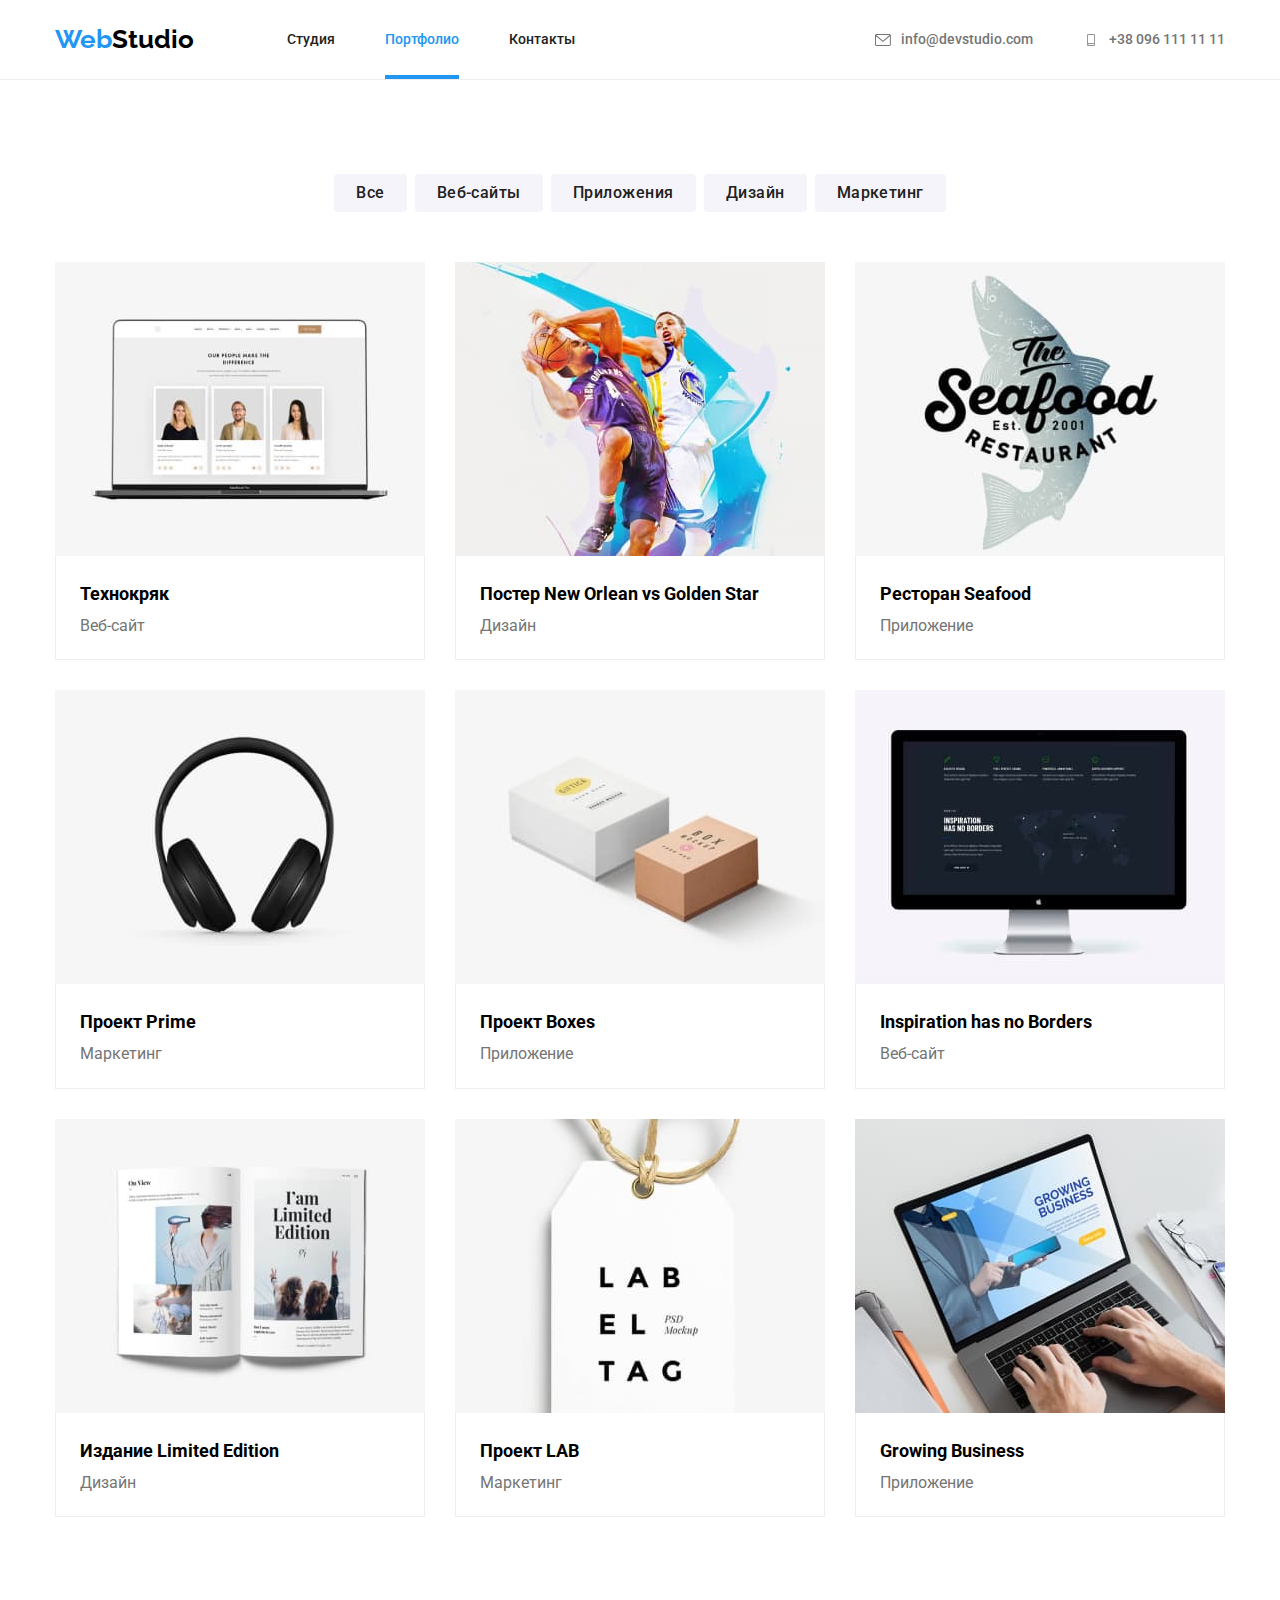
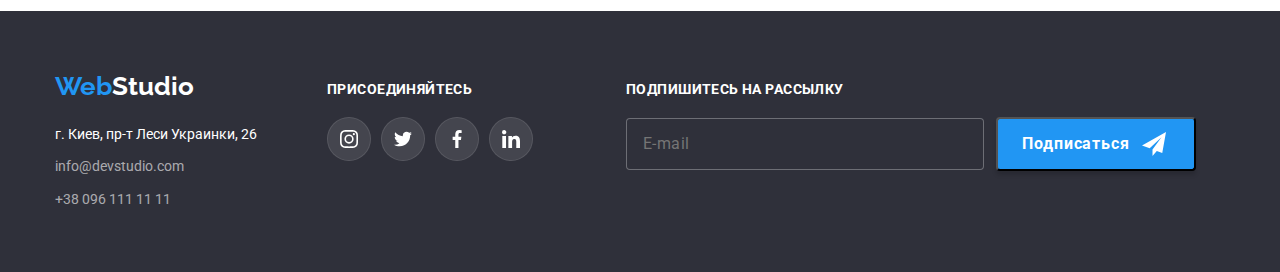
==== commit 0d0a9f0a: "go" ====
--- a/portfolio.html
+++ b/portfolio.html
@@ -4,7 +4,7 @@
     <meta charset="UTF-8">
     <meta http-equiv="X-UA-Compatible" content="IE=edge">
     <meta name="viewport" content="width=device-width, initial-scale=1.0">
-    <title>Homework 6</title>
+    <title>Homework 7</title>
     <link rel="preconnect" href="https://fonts.gstatic.com">
     <link href="https://fonts.googleapis.com/css2?family=Raleway:wght@700&family=Roboto:wght@400;500;700;900&display=swap"
         rel="stylesheet">
@@ -21,8 +21,8 @@
             <nav class="header__navigation">
                 <a href="./" class="logo header__logo">Web<span class="header__logo--color">Studio</span></a>
                 <ul class="siteNav">
-                    <li class="siteNav__item"><a href="./" class="siteNav__link siteNav__link--activ">Студия</a></li>
-                    <li class="siteNav__item"><a href="./portfolio.html" class="siteNav__link">Портфолио</a></li>
+                    <li class="siteNav__item"><a href="./" class="siteNav__link ">Студия</a></li>
+                    <li class="siteNav__item"><a href="./portfolio.html" class="siteNav__link siteNav__link--activ">Портфолио</a></li>
                     <li class="siteNav__item"><a href="" class="siteNav__link">Контакты</a></li>
                 </ul>
             </nav>
@@ -52,149 +52,149 @@
         <section class="section">
             <div class="container">
                 <div class="filters">
-                    <ul class="buttons">
-                        <li class="item"><button class="btn" type="button">Все</button></li>
-                        <li class="item"><button class="btn" type="button">Веб-сайты</button></li>
-                        <li class="item"><button class="btn" type="button">Приложения</button> </li>
-                        <li class="item"><button class="btn" type="button">Дизайн</button> </li>
-                        <li class="item"><button class="btn" type="button">Маркетинг</button> </li>
+                    <ul class="filters__buttons">
+                        <li class="filters__item"><button class="filters__btn" type="button">Все</button></li>
+                        <li class="filters__item"><button class="filters__btn" type="button">Веб-сайты</button></li>
+                        <li class="filters__item"><button class="filters__btn" type="button">Приложения</button> </li>
+                        <li class="filters__item"><button class="filters__btn" type="button">Дизайн</button> </li>
+                        <li class="filters__item"><button class="filters__btn" type="button">Маркетинг</button> </li>
                     </ul> 
                 </div>
             </div>
             <div class="container">
                 <div class="projects">
-                    <ul class="cards-list">
-                        <li class="item">
-                            <a href="">
-                                <div class="overflow-img">
+                    <ul class="projects__cardsList">
+                        <li class="projects__item">
+                            <a href="">
+                                <div class="projects__img">
                                     <img src="./images/note.jpg" alt="notebook" width="370" height="294"  >
-                                    <div class="overflow">
-                                        <p class="text">Технокряк это современная площадка распространения коронавируса. Компании используют эту платформу для цифрового шпионажа и атак на защищённые сервера конкурентов.</p>
-                                    </div>
-                                </div>
-                                        <div class="card-border">
-                                        <h3 class="title">Технокряк</h3>
-                                        <p class="filter">Веб-сайт</p>
-                                        </div>
-                            </a>
-                        </li>
-                        <li class="item">
-                            <a href="">
-                                <div class="overflow-img">
+                                    <div class="projects__overflow">
+                                        <p class="projects__text">Технокряк это современная площадка распространения коронавируса. Компании используют эту платформу для цифрового шпионажа и атак на защищённые сервера конкурентов.</p>
+                                    </div>
+                                </div>
+                                    <div class="projects__cardBorder">
+                                        <h3 class="projects__title">Технокряк</h3>
+                                        <p class="projects__filter">Веб-сайт</p>
+                                    </div>
+                            </a>
+                        </li>
+                        <li class="projects__item">
+                            <a href="">
+                                <div class="projects__img">
                                     <img src="./images/basketball.jpg" alt="basketball" width="370" height="294"  >
-                                    <div class="overflow">
-                                        <p class="text">Технокряк это современная площадка распространения коронавируса. Компании используют эту платформу
-                                            для цифрового шпионажа и атак на защищённые сервера конкурентов.</p>
-                                    </div>
-                                </div>
-                                    <div class="card-border">
-                                        <h3 class="title">Постер New Orlean vs Golden Star</h3>
-                                        <p class="filter">Дизайн</p>
-                                    </div>
-                            </a>
-                        </li>
-                        <li class="item">
-                            <a href="">
-                                <div class="overflow-img">
+                                    <div class="projects__overflow">
+                                        <p class="projects__text">Технокряк это современная площадка распространения коронавируса. Компании используют эту платформу
+                                            для цифрового шпионажа и атак на защищённые сервера конкурентов.</p>
+                                    </div>
+                                </div>
+                                    <div class="projects__cardBorder">
+                                        <h3 class="projects__title">Постер New Orlean vs Golden Star</h3>
+                                        <p class="projects__filter">Дизайн</p>
+                                    </div>
+                            </a>
+                        </li>
+                        <li class="projects__item">
+                            <a href="">
+                                <div class="projects__img">
                                     <img src="./images/restaurant.jpg" alt="restaurant" width="370" height="294"  >
-                                    <div class="overflow">
-                                        <p class="text">Технокряк это современная площадка распространения коронавируса. Компании используют эту платформу
-                                            для цифрового шпионажа и атак на защищённые сервера конкурентов.</p>
-                                    </div>
-                                </div>
-                                    <div class="card-border">
-                                        <h3 class="title">Ресторан Seafood</h3>
-                                        <p class="filter">Приложение</p>
-                                    </div>
-                            </a>
-                        </li>
-                        <li class="item">
-                            <a href="">
-                                <div class="overflow-img">
+                                    <div class="projects__overflow">
+                                        <p class="projects__text">Технокряк это современная площадка распространения коронавируса. Компании используют эту платформу
+                                            для цифрового шпионажа и атак на защищённые сервера конкурентов.</p>
+                                    </div>
+                                </div>
+                                    <div class="projects__cardBorder">
+                                        <h3 class="projects__title">Ресторан Seafood</h3>
+                                        <p class="projects__filter">Приложение</p>
+                                    </div>
+                            </a>
+                        </li>
+                        <li class="projects__item">
+                            <a href="">
+                                <div class="projects__img">
                                     <img src="./images/headphones.jpg" alt="headphones" width="370" height="294" >
-                                    <div class="overflow">
-                                        <p class="text">Технокряк это современная площадка распространения коронавируса. Компании используют эту платформу
-                                            для цифрового шпионажа и атак на защищённые сервера конкурентов.</p>
-                                    </div>
-                                </div>
-                                    <div class="card-border">
-                                        <h3 class="title">Проект Prime</h3>
-                                        <p class="filter">Маркетинг</p>
-                                    </div>
-                            </a>
-                        </li>
-                        <li class="item">
-                            <a href="">
-                                <div class="overflow-img">
+                                    <div class="projects__overflow">
+                                        <p class="projects__text">Технокряк это современная площадка распространения коронавируса. Компании используют эту платформу
+                                            для цифрового шпионажа и атак на защищённые сервера конкурентов.</p>
+                                    </div>
+                                </div>
+                                    <div class="projects__cardBorder">
+                                        <h3 class="projects__title">Проект Prime</h3>
+                                        <p class="projects__filter">Маркетинг</p>
+                                    </div>
+                            </a>
+                        </li>
+                        <li class="projects__item">
+                            <a href="">
+                                <div class="projects__img">
                                     <img src="./images/boxes.jpg" alt="boxes" width="370" height="294" >
-                                    <div class="overflow">
-                                        <p class="text">Технокряк это современная площадка распространения коронавируса. Компании используют эту платформу
-                                            для цифрового шпионажа и атак на защищённые сервера конкурентов.</p>
-                                    </div>
-                                </div>
-                                    <div class="card-border">
-                                        <h3 class="title">Проект Boxes</h3>
-                                        <p class="filter">Приложение</p>
-                                    </div>
-                            </a>
-                        </li>
-                        <li class="item">
-                            <a href="">
-                                <div class="overflow-img">
+                                    <div class="projects__overflow">
+                                        <p class="projects__text">Технокряк это современная площадка распространения коронавируса. Компании используют эту платформу
+                                            для цифрового шпионажа и атак на защищённые сервера конкурентов.</p>
+                                    </div>
+                                </div>
+                                    <div class="projects__cardBorder">
+                                        <h3 class="projects__title">Проект Boxes</h3>
+                                        <p class="projects__filter">Приложение</p>
+                                    </div>
+                            </a>
+                        </li>
+                        <li class="projects__item">
+                            <a href="">
+                                <div class="projects__img">
                                     <img src="./images/monitor.jpg" alt="monitor" width="370" height="294" >
-                                    <div class="overflow">
-                                        <p class="text">Технокряк это современная площадка распространения коронавируса. Компании используют эту платформу
-                                            для цифрового шпионажа и атак на защищённые сервера конкурентов.</p>
-                                    </div>
-                                </div>
-                                    <div class="card-border">
-                                        <h3 class="title">Inspiration has no Borders</h3>
-                                        <p class="filter">Веб-сайт</p>
-                                    </div>
-                            </a>
-                        </li>
-                        <li class="item">
-                            <a href="">
-                                <div class="overflow-img">
+                                    <div class="projects__overflow">
+                                        <p class="projects__text">Технокряк это современная площадка распространения коронавируса. Компании используют эту платформу
+                                            для цифрового шпионажа и атак на защищённые сервера конкурентов.</p>
+                                    </div>
+                                </div>
+                                    <div class="projects__cardBorder">
+                                        <h3 class="projects__title">Inspiration has no Borders</h3>
+                                        <p class="projects__filter">Веб-сайт</p>
+                                    </div>
+                            </a>
+                        </li>
+                        <li class="projects__item">
+                            <a href="">
+                                <div class="projects__img">
                                     <img src="./images/book.jpg" alt="book" width="370" height="294" >
-                                    <div class="overflow">
-                                        <p class="text">Технокряк это современная площадка распространения коронавируса. Компании используют эту платформу
-                                            для цифрового шпионажа и атак на защищённые сервера конкурентов.</p>
-                                    </div>
-                                </div>
-                                    <div class="card-border">
-                                        <h3 class="title">Издание Limited Edition</h3>
-                                        <p class="filter">Дизайн</p>
-                                    </div>
-                            </a>
-                        </li>
-                        <li class="item">
-                            <a href="">
-                                <div class="overflow-img">
+                                    <div class="projects__overflow">
+                                        <p class="projects__text">Технокряк это современная площадка распространения коронавируса. Компании используют эту платформу
+                                            для цифрового шпионажа и атак на защищённые сервера конкурентов.</p>
+                                    </div>
+                                </div>
+                                    <div class="projects__cardBorder">
+                                        <h3 class="projects__title">Издание Limited Edition</h3>
+                                        <p class="projects__filter">Дизайн</p>
+                                    </div>
+                            </a>
+                        </li>
+                        <li class="projects__item">
+                            <a href="">
+                                <div class="projects__img">
                                     <img src="./images/project.jpg" alt="project" width="370" height="294" >
-                                    <div class="overflow">
-                                        <p class="text">Технокряк это современная площадка распространения коронавируса. Компании используют эту платформу
-                                            для цифрового шпионажа и атак на защищённые сервера конкурентов.</p>
-                                    </div>
-                                </div>
-                                    <div class="card-border">
-                                        <h3 class="title">Проект LAB</h3>
-                                        <p class="filter">Маркетинг</p>
-                                    </div>
-                            </a>
-                        </li>
-                        <li class="item">
-                            <a href="">
-                                <div class="overflow-img">
+                                    <div class="projects__overflow">
+                                        <p class="projects__text">Технокряк это современная площадка распространения коронавируса. Компании используют эту платформу
+                                            для цифрового шпионажа и атак на защищённые сервера конкурентов.</p>
+                                    </div>
+                                </div>
+                                    <div class="projects__cardBorder">
+                                        <h3 class="projects__title">Проект LAB</h3>
+                                        <p class="projects__filter">Маркетинг</p>
+                                    </div>
+                            </a>
+                        </li>
+                        <li class="projects__item">
+                            <a href="">
+                                <div class="projects__img">
                                     <img src="./images/business.jpg" alt="business" width="370" height="294" >
-                                    <div class="overflow">
-                                        <p class="text">Технокряк это современная площадка распространения коронавируса. Компании используют эту платформу
-                                            для цифрового шпионажа и атак на защищённые сервера конкурентов.</p>
-                                    </div>
-                                </div>
-                                    <div class="card-border">
-                                        <h3 class="title">Growing Business</h3>
-                                        <p class="filter">Приложение</p>
+                                    <div class="projects__overflow">
+                                        <p class="projects__text">Технокряк это современная площадка распространения коронавируса. Компании используют эту платформу
+                                            для цифрового шпионажа и атак на защищённые сервера конкурентов.</p>
+                                    </div>
+                                </div>
+                                    <div class="projects__cardBorder">
+                                        <h3 class="projects__title">Growing Business</h3>
+                                        <p class="projects__filter">Приложение</p>
                                     </div>
                             </a>
                         </li>
--- a/css/main.min.css
+++ b/css/main.min.css
@@ -1,2 +1,2 @@
-*{box-sizing:border-box}h1,h2,h3,h4,h5,h6,ul,p{margin:0;padding:0}svg,img{display:block;max-width:100%;height:auto}input{cursor:pointer}body{color:var(--accent-color);font-family:roboto, sans-serif;background-color:#ffffff}a{text-decoration:none}ul{list-style:none}:root{--accent-color: #757575;--background-header-footer: #2f303a;--activ: #2196f3;--primary-color: #000000;--lite-color: #ffffff;--logo: #2196f3;--contacts-footer-color: rgb(255, 255, 255, 0.6);--header-border-color: #ececec;--cards-border-color: #eeeeee;--bgc-btn: #f5f4fa;--hero-overlay-color: rgba(47, 48, 58, 0.4);--icon-color: #afb1b8;--bgc-icon-footer: rgba(255, 255, 255, 0.1);--bgc-overflow: rgba(33, 150, 243, 0.9);--form-color: rgba(117, 117, 117, 0.5)}.backdrop{position:fixed;top:0;left:0;width:100%;height:100%;background-color:rgba(0,0,0,0.2)}.backdrop.is-hidden{opacity:0;pointer-events:none}.section{padding-top:94px;padding-bottom:94px}.container{width:1200px;padding-left:15px;padding-right:15px;margin-left:auto;margin-right:auto}.containerHero{background-image:linear-gradient(to right, var(--hero-overlay-color), var(--hero-overlay-color)),url("../images/background.jpg");padding-top:200px;padding-bottom:200px;max-width:1600px;margin-right:auto;margin-left:auto}.logo{font-family:"Raleway", sans-serif;font-weight:700;font-size:26px;line-height:1.2}.header__logo{color:var(--logo)}.header__logo--color{color:var(--primary-color)}.data__logo--color{color:var(--lite-color)}.data__logo{margin-top:60px;color:var(--logo)}.about{display:flex;flex-wrap:wrap;margin-left:-30px}.about__item{flex-basis:calc((100% - 4 * 30px) / 4);margin-left:30px}.about__item:last-child{padding-right:0}.about__cardSection{display:flex;justify-content:center;align-items:center;width:270px;height:120px;margin-bottom:30px;background-color:var(--bgc-btn)}.about__icon{width:70px;height:70px}.about__title{font-family:roboto, sans-serif;color:var(--primary-color);font-weight:bold;font-size:14px;line-height:1.7;margin-bottom:10px;letter-spacing:0.03em}.about__feature{font-weight:400;font-size:14px;line-height:1.7;letter-spacing:0.03em}.contactList__mailIcon,.contactList__phoneIcon{width:16px;height:12px;margin-right:10px;fill:currentColor}.header{border-bottom:1px solid var(--header-border-color)}.header__container{display:flex;justify-content:space-between;align-items:center}.header__navigation{display:flex;align-items:center}.siteNav{display:flex}.siteNav__link{display:flex;padding-top:32px;padding-bottom:32px;position:relative;color:#212121;font-weight:500;font-size:14px;line-height:1.1;transition:color 250ms cubic-bezier(0.4, 0, 0.2, 1)}.siteNav__link:hover,.siteNav__link:focus{color:var(--activ)}.siteNav__item{margin-right:50px}.siteNav__item:first-child{margin-left:93px}.siteNav__item:last-child{margin:0}.siteNav__link--activ{color:var(--activ)}.siteNav__link--activ::after{content:"";position:absolute;left:0;bottom:0;display:block;width:100%;height:4px;background-color:var(--activ);transition:250ms cubic-bezier(0.4, 0, 0.2, 1)}.contactList__link{display:flex;align-items:center;padding-top:32px;padding-bottom:32px;color:#757575;font-weight:500;font-size:14px;line-height:1.1;transition:color 250ms cubic-bezier(0.4, 0, 0.2, 1)}.contactList__link:hover,.contactList__link:focus{color:var(--activ)}.contactList{display:flex}.contactList{margin-left:auto}.contactList__item:nth-child(2){margin-left:50px}.hero{text-align:center}.hero__title{color:var(--lite-color);font-weight:900;font-size:44px;line-height:1.35}.hero__btn{font-family:"Roboto", sans-serif;color:var(--lite-color);background-color:var(--activ);font-weight:700;font-size:16px;line-height:1.87;letter-spacing:0.06em;margin-top:30px;padding:10px 32px 10px 32px;transition:background-color 250ms cubic-bezier(0.4, 0, 0.2, 1)}.hero__btn:focus,.hero__btn:hover{background-color:#188ce8}.about{display:flex;flex-wrap:wrap;margin-left:-30px}.about__item{flex-basis:calc((100% - 4 * 30px) / 4);margin-left:30px}.about__item:last-child{padding-right:0}.about__cardSection{display:flex;justify-content:center;align-items:center;width:270px;height:120px;margin-bottom:30px;background-color:var(--bgc-btn)}.about__icon{width:70px;height:70px}.about__title{font-family:roboto, sans-serif;color:var(--primary-color);font-weight:bold;font-size:14px;line-height:1.7;margin-bottom:10px;letter-spacing:0.03em}.about__feature{font-weight:400;font-size:14px;line-height:1.7;letter-spacing:0.03em}.work{background-color:#fff;padding-bottom:94px}.work__cards{display:flex;align-items:center;justify-content:space-between}.work__item{margin-right:30px}.work__item:last-child{margin-right:0}.work__itemPosition{position:relative}.work__text{position:absolute;font-family:roboto, sans-serif;font-weight:700;font-size:14px;line-height:1.172;letter-spacing:0.03em;left:50%;transform:translateX(-50%);color:var(--lite-color);background-color:#2f303acc;width:100%;height:70px;bottom:0;text-align:center;padding-top:27px}.work__title{color:var(--primary-color);font-weight:700;font-size:36px;line-height:1.17;text-align:center;margin-bottom:50px}.containerTeam{background-color:var(--bgc-btn)}.team__title{color:var(--primary-color);text-align:center;font-weight:700;font-size:36px;line-height:1.17;margin-bottom:50px}.team__list{display:flex;justify-content:space-between}.team__cards{margin-right:30px;box-shadow:0px 1px 3px rgba(0,0,0,0.12),0px 1px 1px rgba(0,0,0,0.14),0px 2px 1px rgba(0,0,0,0.2);border-radius:0px 0px 4px 4px}.team__cards:last-child{margin:0}.team__name{color:var(--primary-color);font-weight:500;font-size:16px;line-height:1.17;padding-top:30px;padding-bottom:10px;letter-spacing:0.03em}.team__cards{height:428px;width:270px;background-color:var(--lite-color);text-align:center}.team__pofession{font-weight:400;font-size:16px;line-height:1.17}.team__iconList{display:flex;justify-content:center;padding-top:16px;padding-right:32px;padding-left:32px}.team__iconItem{margin-right:10px}.team__iconItem:last-child{margin-right:0}.team__socialLink{display:flex;max-width:44px;max-height:44px;padding:12px;color:var(--icon-color);border-radius:50%;transition:color 250ms cubic-bezier(0.4, 0, 0.2, 1),background-color 250ms cubic-bezier(0.4, 0, 0.2, 1)}.team__socialLink:hover,.team__socialLink:focus{color:var(--lite-color);background-color:var(--activ)}.team__iconSocial{width:20px;height:20px;fill:currentColor}.clients__title{color:var(--primary-color);font-family:roboto, sans-serif;font-weight:700;font-size:36px;line-height:1.171;letter-spacing:0.03em;text-align:center;margin-bottom:50px}.clients__list{display:flex;justify-content:space-between}.client__link{display:flex;justify-content:space-between;align-items:center;color:var(--icon-color);border:1px solid var(--icon-color);border-radius:4px;padding:16px 32px;transition:color 250ms cubic-bezier(0.4, 0, 0.2, 1),border 250ms cubic-bezier(0.4, 0, 0.2, 1)}.client__link:hover,.client__link:focus{border:1px solid var(--activ);color:var(--activ)}.clients__icons{width:106px;height:60px;fill:currentColor}.filters .buttons{display:flex;justify-content:center}.filters .btn{font-family:"Roboto", sans-serif;font-weight:500;font-size:16px;line-height:1.62;letter-spacing:0.03em;color:#212121;padding:6px 22px;background-color:var(--bgc-btn);border:none;border-radius:4px;transition:background-color 250ms cubic-bezier(0.4, 0, 0.2, 1),color 250ms cubic-bezier(0.4, 0, 0.2, 1),box-shadow 250ms cubic-bezier(0.4, 0, 0.2, 1)}.buttons .item{margin-right:8px}.buttons .item:last-child{margin-right:0}.filters .btn:focus,.filters .btn:hover{background-color:var(--activ);color:var(--lite-color);box-shadow:0px 3px 1px rgba(0,0,0,0.1),0px 1px 2px rgba(0,0,0,0.08),0px 2px 2px rgba(0,0,0,0.12)}.cards-list{display:flex;flex-wrap:wrap;margin-top:50px;margin-right:-30px}.cards-list .item{margin-right:30px;margin-bottom:30px;flex-basis:calc((100% - 3 * 30px) / 3)}.cards-list .item:hover{box-shadow:0px 1px 1px rgba(0,0,0,0.12),0px 4px 4px rgba(0,0,0,0.06),1px 4px 6px rgba(0,0,0,0.16)}.cards-list .item:nth-child(n+7){margin-bottom:0}.projects .title{color:var(--primary-color);font-weight:700;font-size:18px;line-height:2}.overflow-img{position:relative;overflow:hidden}.overflow-img .overflow{position:absolute;top:0;left:0;width:100%;height:100%;background-color:var(--bgc-overflow);transform:translatey(100%);pointer-events:none;transition:transform 250ms 250ms cubic-bezier(0.4, 0, 0.2, 1)}.cards-list .item:hover .overflow-img .overflow{transform:translatey(0)}.overflow .text{font-family:roboto, sans-serif;font-weight:400;font-size:18px;line-height:1.555;padding:63px 24px;letter-spacing:0.03em;color:var(--lite-color)}.projects .filter{color:var(--accent-color);font-weight:400;font-size:16px;line-height:1.7}.card-border{border-left:1px solid var(--cards-border-color);border-right:1px solid var(--cards-border-color);border-bottom:1px solid var(--cards-border-color);padding-top:20px;padding-left:24px;padding-bottom:20px}.footer{background-color:var(--background-header-footer);padding-top:60px;padding-bottom:60px}.footer__flex{display:flex}.data__link{color:var(--contacts-footer-color);transition:color 250ms cubic-bezier(0.4, 0, 0.2, 1)}.data__link:hover,.data__link:focus{color:var(--activ)}.data__address{font-weight:400;font-size:14px;line-height:1.7;font-style:normal;padding-top:20px}.data__street{color:var(--lite-color);font-weight:400;font-size:14px;line-height:1.72}.data__item{padding-top:9px}.invite__box{width:206px;margin-left:70px;margin-top:10px}.invite__title{font-family:roboto, sans-serif;font-weight:700;font-size:14px;line-height:1.172;letter-spacing:0.03em;margin-bottom:20px;color:var(--lite-color)}.invite__iconList{display:flex;justify-content:space-between}.invite__link{display:flex;justify-content:space-between;align-items:center;color:var(--lite-color);background-color:var(--bgc-icon-footer);max-width:44px;max-height:44px;padding:12px;border:1px solid var(--bgc-icon-footer);border-radius:50%;transition:background-color 250ms cubic-bezier(0.4, 0, 0.2, 1)}.invite__link:hover,.invite__link:focus{background-color:var(--activ)}.invite__icon{width:20px;height:20px;fill:currentColor}.subscribe__box{margin-left:93px;margin-top:10px}.subscribe__form{display:flex;align-items:center}.subscribe__input{width:358px;font-family:roboto, sans-serif;font-weight:400;font-size:16px;line-height:1.25;letter-spacing:0.03em;color:rgba(255,255,255,0.6);background-color:var(--background-header-footer);border:1px solid rgba(255,255,255,0.3);border-radius:4px;padding-top:15px;padding-bottom:15px;padding-left:16px}.subscribe__input:hover,.subscribe__input:focus{border:1px solid var(--activ);outline:none}.subscribe__title{font-family:roboto, sans-serif;font-weight:700;font-size:14px;line-height:1.172;letter-spacing:0.03em;margin-bottom:20px;color:var(--lite-color)}.subscribe__btn{position:relative;width:200px;font-family:roboto, sans-serif;font-weight:700;font-size:16px;line-height:1.875;letter-spacing:0.06em;color:var(--lite-color);background-color:#2196f3;margin-left:12px;padding-top:10px;padding-bottom:10px;box-shadow:0px 4px 4px rgba(0,0,0,0.15);border-radius:4px}.subscribe__text{padding-right:40px}.subscribe__sendSvg{position:absolute;top:50%;right:28px;transform:translateY(-50%);width:24px;height:24px}.modal{display:inline-block;position:absolute;top:50%;left:50%;transform:translate(-50%, -50%);min-width:528px;min-height:581px;background-color:var(--lite-color);border-radius:4px;animation-name:modal;animation-duration:3000ms;animation-timing-function:linear;animation-iteration-count:1;transform-origin:top left}.modal__btn{position:absolute;top:0;right:0;margin-right:8px;margin-top:8px;border:1px solid rgba(0,0,0,0.1);color:var(--primary-color);border-radius:50%;padding:5px;transition:fill 250ms cubic-bezier(0.4, 0, 0.2, 1)}.modal__btn:focus,.modal__btn:hover{fill:var(--activ)}.modal__close{width:18px;height:18px;color:currentColor}@keyframes modal{0%{transform:scale(0.2)}100%{}}.modalForm{padding-left:41px;padding-right:40px}.modalForm__title{font-family:roboto, sans-serif;font-weight:700;font-size:20px;line-height:1.172;letter-spacing:0.03em;color:var(--primary-color);padding-top:40px;margin-bottom:12px}.modalForm__label{position:relative;display:flex;flex-direction:column}.modalForm__input{width:448px;height:40px;margin-bottom:10px;border:1px solid rgba(33,33,33,0.2);border-radius:4px;padding-left:42px;transition:250ms cubic-bezier(0.4, 0, 0.2, 1)}.modalForm__text{font-size:12px;line-height:1.171;letter-spacing:0.01em;padding-bottom:4px}.modalForm__icon{position:absolute;top:45%;left:12px;width:18px;height:18px;transition:250ms cubic-bezier(0.4, 0, 0.2, 1)}.modalForm__commit{resize:none;width:448px;border:1px solid rgba(33,33,33,0.2);border-radius:4px;margin-bottom:20px;padding:12px 16px;transition:250ms cubic-bezier(0.4, 0, 0.2, 1)}.modalForm__commit::placeholder{color:rgba(117,117,117,0.5);letter-spacing:0.01em}.modalForm__checkbox{appearance:none}.modalForm__rules--checked{display:inline-block;width:15px;height:15px;margin-right:7px;border:1px solid var(--primary-color);border-radius:2px;transition:250ms cubic-bezier(0.4, 0, 0.2, 1)}.modalForm__checkbox:checked+.modalForm__rules--checked{border-color:transparent;background-color:var(--activ);background-image:url(../images/check.svg);background-size:contain;background-origin:border-box}.modalForm__label:focus-within>.modalForm__input,.modalForm__label:focus-within>.modalForm__icon,.modalForm__label:focus-within>.modalForm__commit{fill:var(--activ);outline:none;border-color:var(--activ)}.modalForm__rules{display:flex;align-items:center;color:var(--accent-color);font-family:roboto, sans-serif;font-size:14px;line-height:1.714;padding-top:20px;letter-spacing:0.03em;padding-left:14px}.modalForm__agreement{color:var(--activ);text-decoration:underline;font-family:roboto, sans-serif;font-size:14px;line-height:1.714;padding-left:5px;letter-spacing:0.03em}.modalForm__btn{display:block;margin-left:auto;margin-right:auto;background-color:var(--logo);border-radius:4px;box-shadow:0px 4px 4px rgba(0,0,0,0.15);margin-top:30px;margin-bottom:40px;cursor:pointer;padding:10px 55px;transition:color 250ms cubic-bezier(0.4, 0, 0.2, 1);border:var(--logo)}.modalForm__btn:hover,.modalForm__btn:focus{background-color:#188ce8}.modalForm__send{font-family:roboto, sans-serif;font-weight:700;font-size:16px;line-height:1.875;letter-spacing:0.06em;color:var(--lite-color)}
+*{box-sizing:border-box}h1,h2,h3,h4,h5,h6,ul,p{margin:0;padding:0}svg,img{display:block;max-width:100%;height:auto}input{cursor:pointer}body{color:var(--accent-color);font-family:roboto, sans-serif;background-color:#ffffff}a{text-decoration:none}ul{list-style:none}:root{--accent-color: #757575;--background-header-footer: #2f303a;--activ: #2196f3;--primary-color: #000000;--lite-color: #ffffff;--logo: #2196f3;--contacts-footer-color: rgb(255, 255, 255, 0.6);--header-border-color: #ececec;--cards-border-color: #eeeeee;--bgc-btn: #f5f4fa;--hero-overlay-color: rgba(47, 48, 58, 0.4);--icon-color: #afb1b8;--bgc-icon-footer: rgba(255, 255, 255, 0.1);--bgc-overflow: rgba(33, 150, 243, 0.9);--form-color: rgba(117, 117, 117, 0.5)}.backdrop{position:fixed;top:0;left:0;width:100%;height:100%;background-color:rgba(0,0,0,0.2)}.backdrop.is-hidden{opacity:0;pointer-events:none}.section{padding-top:94px;padding-bottom:94px}.container{width:1200px;padding-left:15px;padding-right:15px;margin-left:auto;margin-right:auto}.containerHero{background-image:linear-gradient(to right, var(--hero-overlay-color), var(--hero-overlay-color)),url("../images/background.jpg");padding-top:200px;padding-bottom:200px;max-width:1600px;margin-right:auto;margin-left:auto}.logo{font-family:"Raleway", sans-serif;font-weight:700;font-size:26px;line-height:1.2}.header__logo{color:var(--logo)}.header__logo--color{color:var(--primary-color)}.data__logo--color{color:var(--lite-color)}.data__logo{margin-top:60px;color:var(--logo)}.hero__title{font-family:roboto, sans-serif;color:var(--lite-color);font-weight:900;font-size:44px;line-height:1.35}.invite__title{font-family:roboto, sans-serif;font-weight:700;font-size:14px;line-height:1.172;letter-spacing:0.03em;margin-bottom:20px;color:var(--lite-color)}.subscribe__title{font-family:roboto, sans-serif;font-weight:700;font-size:14px;line-height:1.172;letter-spacing:0.03em;margin-bottom:20px;color:var(--lite-color)}.projects__title{color:var(--primary-color);font-weight:700;font-size:18px;line-height:2}.clients__title{color:var(--primary-color);font-family:roboto, sans-serif;font-weight:700;font-size:36px;line-height:1.171;letter-spacing:0.03em;text-align:center;margin-bottom:50px}.team__title{font-family:roboto, sans-serif;color:var(--primary-color);text-align:center;font-weight:700;font-size:36px;line-height:1.17;margin-bottom:50px}.work__title{font-family:roboto, sans-serif;font-weight:700;font-size:36px;line-height:1.17;text-align:center;margin-bottom:50px;color:var(--primary-color)}.about__title{font-family:roboto, sans-serif;font-weight:bold;font-size:14px;line-height:1.7;margin-bottom:10px;letter-spacing:0.03em;color:var(--primary-color)}.work__text{position:absolute;font-family:roboto, sans-serif;font-weight:700;font-size:14px;line-height:1.172;letter-spacing:0.03em;left:50%;transform:translateX(-50%);color:var(--lite-color);background-color:#2f303acc;width:100%;height:70px;bottom:0;text-align:center;padding-top:27px}.projects__text{font-family:roboto, sans-serif;font-weight:400;font-size:18px;line-height:1.555;padding:63px 24px;letter-spacing:0.03em;color:var(--lite-color)}.subscribe__text{padding-right:40px}.btn{cursor:pointer}.filters__buttons{display:flex;justify-content:center}.filters__btn{font-family:"Roboto", sans-serif;font-weight:500;font-size:16px;line-height:1.62;letter-spacing:0.03em;color:#212121;padding:6px 22px;background-color:var(--bgc-btn);border:none;border-radius:4px;transition:background-color 250ms cubic-bezier(0.4, 0, 0.2, 1),color 250ms cubic-bezier(0.4, 0, 0.2, 1),box-shadow 250ms cubic-bezier(0.4, 0, 0.2, 1)}.filters__btn:focus,.filters__btn:hover{background-color:var(--activ);color:var(--lite-color);box-shadow:0px 3px 1px rgba(0,0,0,0.1),0px 1px 2px rgba(0,0,0,0.08),0px 2px 2px rgba(0,0,0,0.12)}.about{display:flex;flex-wrap:wrap;margin-left:-30px}.about__item{flex-basis:calc((100% - 4 * 30px) / 4);margin-left:30px}.about__item:last-child{padding-right:0}.about__cardSection{display:flex;justify-content:center;align-items:center;width:270px;height:120px;margin-bottom:30px;background-color:var(--bgc-btn)}.about__icon{width:70px;height:70px}.about__feature{font-weight:400;font-size:14px;line-height:1.7;letter-spacing:0.03em}.contactList__mailIcon,.contactList__phoneIcon{width:16px;height:12px;margin-right:10px;fill:currentColor}.header{border-bottom:1px solid var(--header-border-color)}.header__container{display:flex;justify-content:space-between;align-items:center}.header__navigation{display:flex;align-items:center}.siteNav{display:flex}.siteNav__link{display:flex;padding-top:32px;padding-bottom:32px;position:relative;color:#212121;font-weight:500;font-size:14px;line-height:1.1;transition:color 250ms cubic-bezier(0.4, 0, 0.2, 1)}.siteNav__link:hover,.siteNav__link:focus{color:var(--activ)}.siteNav__item{margin-right:50px}.siteNav__item:first-child{margin-left:93px}.siteNav__item:last-child{margin:0}.siteNav__link--activ{color:var(--activ)}.siteNav__link--activ::after{content:"";position:absolute;left:0;bottom:0;display:block;width:100%;height:4px;background-color:var(--activ);transition:250ms cubic-bezier(0.4, 0, 0.2, 1)}.contactList__link{display:flex;align-items:center;padding-top:32px;padding-bottom:32px;color:#757575;font-weight:500;font-size:14px;line-height:1.1;transition:color 250ms cubic-bezier(0.4, 0, 0.2, 1)}.contactList__link:hover,.contactList__link:focus{color:var(--activ)}.contactList{display:flex}.contactList{margin-left:auto}.contactList__item:nth-child(2){margin-left:50px}.hero{text-align:center}.hero__btn{font-family:"Roboto", sans-serif;color:var(--lite-color);background-color:var(--activ);font-weight:700;font-size:16px;line-height:1.87;letter-spacing:0.06em;margin-top:30px;padding:10px 32px 10px 32px;transition:background-color 250ms cubic-bezier(0.4, 0, 0.2, 1)}.hero__btn:focus,.hero__btn:hover{background-color:#188ce8}.work{background-color:#fff;padding-bottom:94px}.work__cards{display:flex;align-items:center;justify-content:space-between}.work__item{margin-right:30px}.work__item:last-child{margin-right:0}.work__itemPosition{position:relative}.containerTeam{background-color:var(--bgc-btn)}.team__list{display:flex;justify-content:space-between}.team__cards{margin-right:30px;box-shadow:0px 1px 3px rgba(0,0,0,0.12),0px 1px 1px rgba(0,0,0,0.14),0px 2px 1px rgba(0,0,0,0.2);border-radius:0px 0px 4px 4px}.team__cards:last-child{margin:0}.team__name{color:var(--primary-color);font-weight:500;font-size:16px;line-height:1.17;padding-top:30px;padding-bottom:10px;letter-spacing:0.03em}.team__cards{height:428px;width:270px;background-color:var(--lite-color);text-align:center}.team__pofession{font-weight:400;font-size:16px;line-height:1.17}.team__iconList{display:flex;justify-content:center;padding-top:16px;padding-right:32px;padding-left:32px}.team__iconItem{margin-right:10px}.team__iconItem:last-child{margin-right:0}.team__socialLink{display:flex;max-width:44px;max-height:44px;padding:12px;color:var(--icon-color);border-radius:50%;transition:color 250ms cubic-bezier(0.4, 0, 0.2, 1),background-color 250ms cubic-bezier(0.4, 0, 0.2, 1)}.team__socialLink:hover,.team__socialLink:focus{color:var(--lite-color);background-color:var(--activ)}.team__iconSocial{width:20px;height:20px;fill:currentColor}.clients__list{display:flex;justify-content:space-between}.client__link{display:flex;justify-content:space-between;align-items:center;color:var(--icon-color);border:1px solid var(--icon-color);border-radius:4px;padding:16px 32px;transition:color 250ms cubic-bezier(0.4, 0, 0.2, 1),border 250ms cubic-bezier(0.4, 0, 0.2, 1)}.client__link:hover,.client__link:focus{border:1px solid var(--activ);color:var(--activ)}.clients__icons{width:106px;height:60px;fill:currentColor}.filters__item{margin-right:8px}.filters__item:last-child{margin-right:0}.projects__cardsList{display:flex;flex-wrap:wrap;margin-top:50px;margin-right:-30px}.projects__item{margin-right:30px;margin-bottom:30px;flex-basis:calc((100% - 3 * 30px) / 3)}.projects__item:hover{box-shadow:0px 1px 1px rgba(0,0,0,0.12),0px 4px 4px rgba(0,0,0,0.06),1px 4px 6px rgba(0,0,0,0.16)}.projects__item:nth-child(n+7){margin-bottom:0}.projects__item:hover .projects__overflow{transform:translatey(0)}.projects__img{position:relative;overflow:hidden}.projects__overflow{position:absolute;top:0;left:0;width:100%;height:100%;background-color:var(--bgc-overflow);transform:translatey(100%);pointer-events:none;transition:transform 250ms 250ms cubic-bezier(0.4, 0, 0.2, 1)}.projects__filter{color:var(--accent-color);font-weight:400;font-size:16px;line-height:1.7}.projects__cardBorder{border-left:1px solid var(--cards-border-color);border-right:1px solid var(--cards-border-color);border-bottom:1px solid var(--cards-border-color);padding-top:20px;padding-left:24px;padding-bottom:20px}.footer{background-color:var(--background-header-footer);padding-top:60px;padding-bottom:60px}.footer__flex{display:flex}.data__link{color:var(--contacts-footer-color);transition:color 250ms cubic-bezier(0.4, 0, 0.2, 1)}.data__link:hover,.data__link:focus{color:var(--activ)}.data__address{font-weight:400;font-size:14px;line-height:1.7;font-style:normal;padding-top:20px}.data__street{color:var(--lite-color);font-weight:400;font-size:14px;line-height:1.72}.data__item{padding-top:9px}.invite__box{width:206px;margin-left:70px;margin-top:10px}.invite__iconList{display:flex;justify-content:space-between}.invite__link{display:flex;justify-content:space-between;align-items:center;color:var(--lite-color);background-color:var(--bgc-icon-footer);max-width:44px;max-height:44px;padding:12px;border:1px solid var(--bgc-icon-footer);border-radius:50%;transition:background-color 250ms cubic-bezier(0.4, 0, 0.2, 1)}.invite__link:hover,.invite__link:focus{background-color:var(--activ)}.invite__icon{width:20px;height:20px;fill:currentColor}.subscribe__box{margin-left:93px;margin-top:10px}.subscribe__form{display:flex;align-items:center}.subscribe__input{width:358px;font-family:roboto, sans-serif;font-weight:400;font-size:16px;line-height:1.25;letter-spacing:0.03em;color:rgba(255,255,255,0.6);background-color:var(--background-header-footer);border:1px solid rgba(255,255,255,0.3);border-radius:4px;padding-top:15px;padding-bottom:15px;padding-left:16px}.subscribe__input:hover,.subscribe__input:focus{border:1px solid var(--activ);outline:none}.subscribe__btn{position:relative;width:200px;font-family:roboto, sans-serif;font-weight:700;font-size:16px;line-height:1.875;letter-spacing:0.06em;color:var(--lite-color);background-color:#2196f3;margin-left:12px;padding-top:10px;padding-bottom:10px;box-shadow:0px 4px 4px rgba(0,0,0,0.15);border-radius:4px}.subscribe__sendSvg{position:absolute;top:50%;right:28px;transform:translateY(-50%);width:24px;height:24px}.modal{display:inline-block;position:absolute;top:50%;left:50%;transform:translate(-50%, -50%);min-width:528px;min-height:581px;background-color:var(--lite-color);border-radius:4px;animation-name:modal;animation-duration:3000ms;animation-timing-function:linear;animation-iteration-count:1;transform-origin:top left}.modal__btn{position:absolute;top:0;right:0;margin-right:8px;margin-top:8px;border:1px solid rgba(0,0,0,0.1);color:var(--primary-color);border-radius:50%;padding:5px;transition:fill 250ms cubic-bezier(0.4, 0, 0.2, 1)}.modal__btn:focus,.modal__btn:hover{fill:var(--activ)}.modal__close{width:18px;height:18px;color:currentColor}@keyframes modal{0%{transform:scale(0.2)}100%{}}.modalForm{padding-left:41px;padding-right:40px}.modalForm__title{font-family:roboto, sans-serif;font-weight:700;font-size:20px;line-height:1.172;letter-spacing:0.03em;color:var(--primary-color);padding-top:40px;margin-bottom:12px}.modalForm__label{position:relative;display:flex;flex-direction:column}.modalForm__input{width:448px;height:40px;margin-bottom:10px;border:1px solid rgba(33,33,33,0.2);border-radius:4px;padding-left:42px;transition:250ms cubic-bezier(0.4, 0, 0.2, 1)}.modalForm__text{font-size:12px;line-height:1.171;letter-spacing:0.01em;padding-bottom:4px}.modalForm__icon{position:absolute;top:45%;left:12px;width:18px;height:18px;transition:250ms cubic-bezier(0.4, 0, 0.2, 1)}.modalForm__commit{resize:none;width:448px;border:1px solid rgba(33,33,33,0.2);border-radius:4px;margin-bottom:20px;padding:12px 16px;transition:250ms cubic-bezier(0.4, 0, 0.2, 1)}.modalForm__commit::placeholder{color:rgba(117,117,117,0.5);letter-spacing:0.01em}.modalForm__checkbox{appearance:none}.modalForm__rules--checked{display:inline-block;width:15px;height:15px;margin-right:7px;border:1px solid var(--primary-color);border-radius:2px;transition:250ms cubic-bezier(0.4, 0, 0.2, 1)}.modalForm__checkbox:checked+.modalForm__rules--checked{border-color:transparent;background-color:var(--activ);background-image:url(../images/check.svg);background-size:contain;background-origin:border-box}.modalForm__label:focus-within>.modalForm__input,.modalForm__label:focus-within>.modalForm__icon,.modalForm__label:focus-within>.modalForm__commit{fill:var(--activ);outline:none;border-color:var(--activ)}.modalForm__rules{display:flex;align-items:center;color:var(--accent-color);font-family:roboto, sans-serif;font-size:14px;line-height:1.714;padding-top:20px;letter-spacing:0.03em;padding-left:14px}.modalForm__agreement{color:var(--activ);text-decoration:underline;font-family:roboto, sans-serif;font-size:14px;line-height:1.714;padding-left:5px;letter-spacing:0.03em}.modalForm__btn{display:block;margin-left:auto;margin-right:auto;background-color:var(--logo);border-radius:4px;box-shadow:0px 4px 4px rgba(0,0,0,0.15);margin-top:30px;margin-bottom:40px;cursor:pointer;padding:10px 55px;transition:color 250ms cubic-bezier(0.4, 0, 0.2, 1);border:var(--logo)}.modalForm__btn:hover,.modalForm__btn:focus{background-color:#188ce8}.modalForm__send{font-family:roboto, sans-serif;font-weight:700;font-size:16px;line-height:1.875;letter-spacing:0.06em;color:var(--lite-color)}
 /*# sourceMappingURL=main.min.css.map */